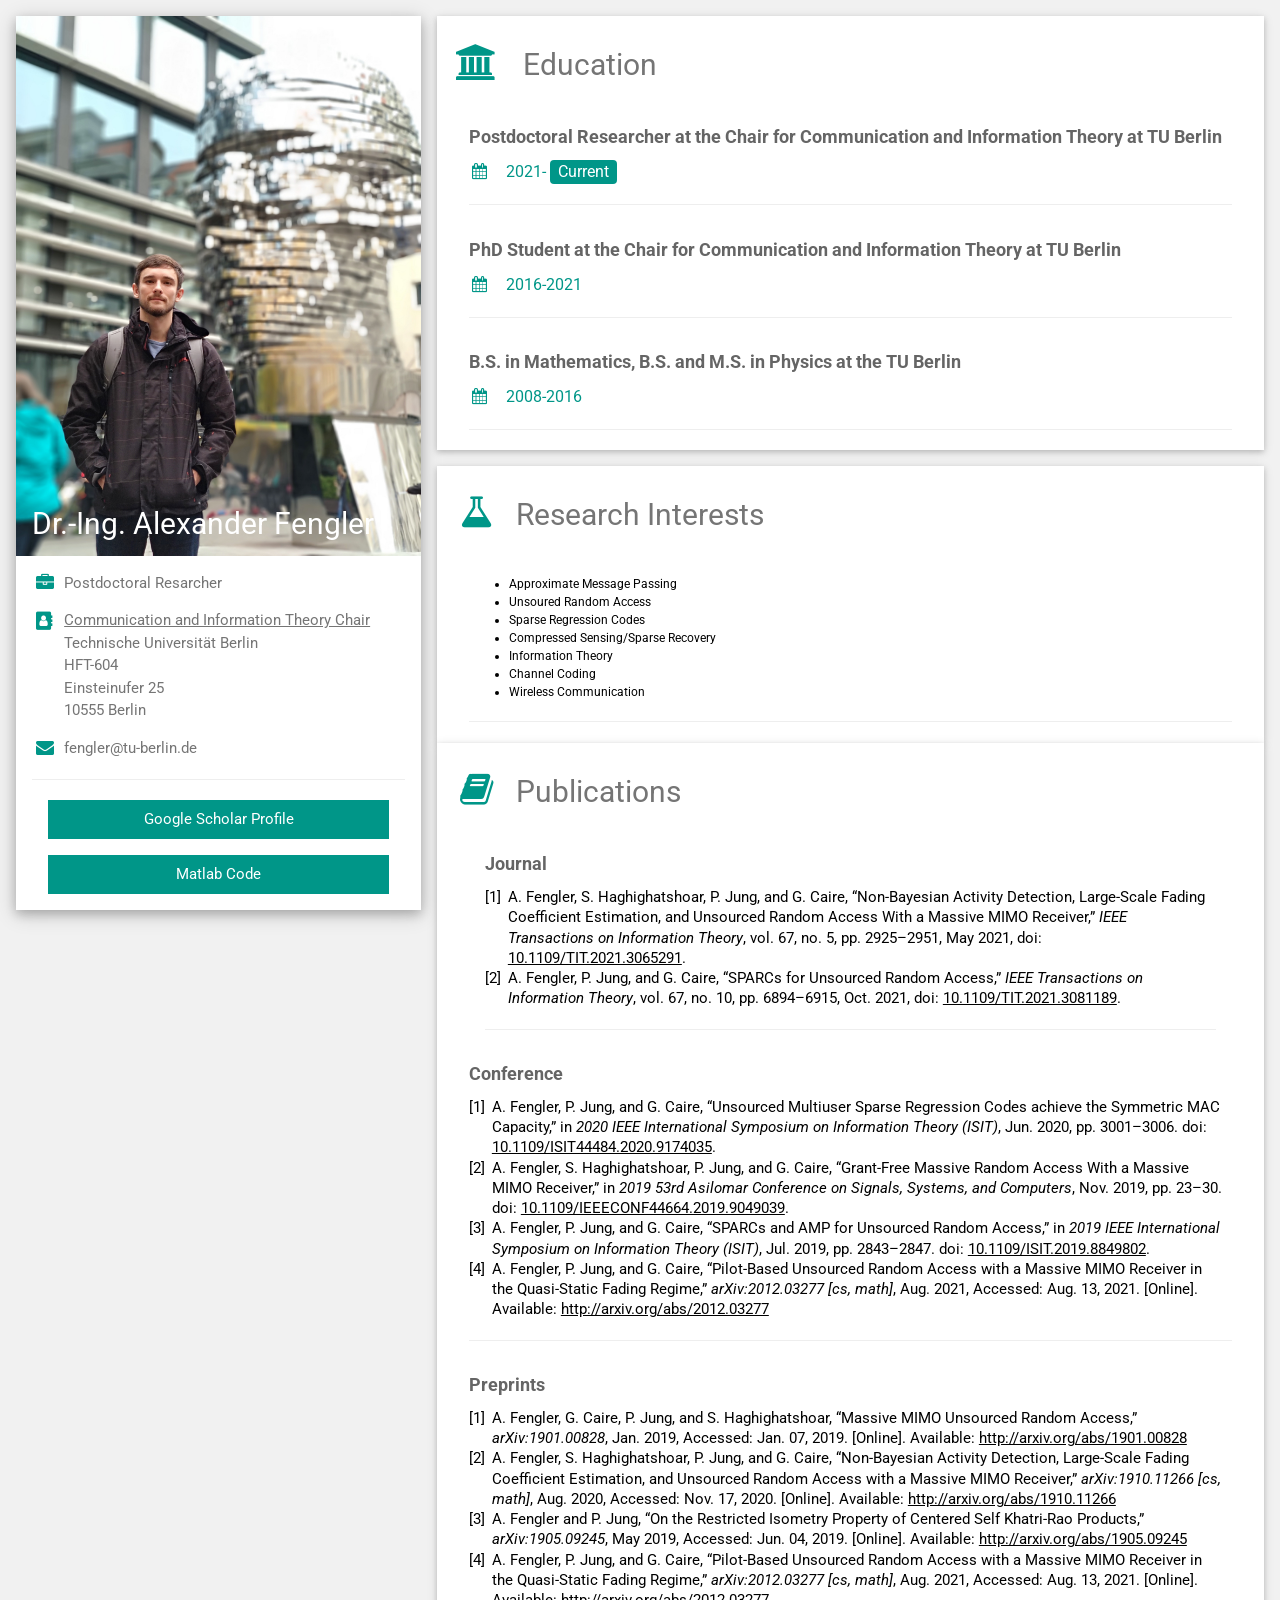
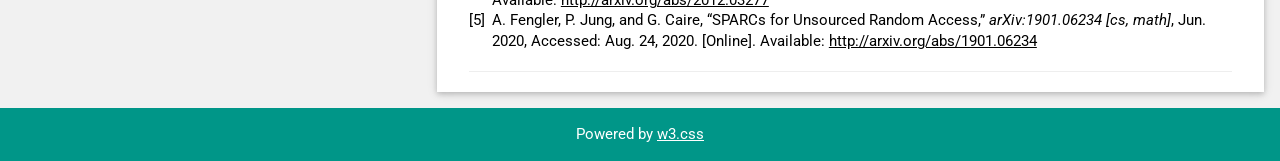
==== index.html @ eb03b04a "Rename main.html to index.html" ====
<html>
  <title>Alexander Fengler - Technische Universität Berlin</title>
  <!DOCTYPE html>
  <meta charset="UTF-8">
  <meta name="viewport" content="width=device-width, initial-scale=1">
  <link rel="stylesheet" href="https://www.w3schools.com/w3css/4/w3.css">
  <link rel='stylesheet' href='https://fonts.googleapis.com/css?family=Roboto'>
  <link rel="stylesheet" href="https://cdnjs.cloudflare.com/ajax/libs/font-awesome/4.7.0/css/font-awesome.min.css">
  <style>
html,body,h1,h2,h3,h4,h5,h6 {font-family: "Roboto", sans-serif}
  </style>
  <body class="w3-light-grey">

    <!-- Page Container -->
    <div class="w3-content w3-margin-top" style="max-width:1400px;">

      <!-- The Grid -->
      <div class="w3-row-padding">

        <!-- Left Column -->
        <div class="w3-third">

          <div class="w3-white w3-text-grey w3-card-4">
            <div class="w3-display-container">
              <img src="me.jpg" alt="Avatar" class="w3-image">
              <div class="w3-display-bottomleft w3-container w3-text-white">
                <h2>Dr.-Ing. Alexander Fengler</h2>
              </div>
            </div>
            <div class="w3-container">
              <ul class="fa-ul">
                <li><i class="fa-li fa fa-briefcase fa-fw w3-margin-right w3-large w3-text-teal"></i>
                  <p>Postdoctoral Resarcher<br>
                  </p>
                </li>
                <li><i class="fa-li fa fa-address-book fa-fw w3-margin-right w3-large w3-text-teal"></i>
                  <p>
                  <a href="https://www.commit.tu-berlin.de/menue/aktuelles/">Communication and Information Theory Chair</a><br>
                    Technische Universität Berlin<br>
                  HFT-604<br>
                  Einsteinufer 25<br> 10555 Berlin<br>
                  </p>
                </li>
                <li><i class="fa-li fa fa-envelope fa-fw w3-margin-right w3-large w3-text-teal"></i>
                  <p>fengler@tu-berlin.de
                  </p>
                </li>
              </ul>
              <hr>
            <div class="w3-container w3-center w3-margin-bottom">
              <a href="https://scholar.google.de/citations?user=Q9QhDg0AAAAJ&hl=de&oi=ao" class="w3-btn w3-teal w3-block">Google Scholar Profile</a>
            </div>
            <div class="w3-container w3-center w3-margin-bottom">
              <a href="https://gitlab.tubit.tu-berlin.de/users/a.fengler/projects" class="w3-btn w3-teal w3-block">Matlab Code</a>
            </div>

            </div>
          </div><br>

          <!-- End Left Column -->
        </div>

        <!-- Right Column -->
        <div class="w3-twothird">

          <div class="w3-container w3-card w3-white w3-margin-bottom">
            <h2 class="w3-text-grey w3-padding-16">
              <i class="fa fa-university fa-fw w3-margin-right w3-xxlarge w3-text-teal"></i>
              Education</h2>
            <div class="w3-container">
              <h5 class="w3-opacity"><b>Postdoctoral Researcher at the Chair for Communication and Information Theory at TU Berlin</b></h5>
              <h6 class="w3-text-teal"><i class="fa fa-calendar fa-fw w3-margin-right"></i>2021-
                <span class="w3-tag w3-teal w3-round">Current</span></h6>
              <hr>
            </div>
            <div class="w3-container">
              <h5 class="w3-opacity"><b>PhD Student at the Chair for Communication and Information Theory at TU Berlin</b></h5>
              <h6 class="w3-text-teal"><i class="fa fa-calendar fa-fw w3-margin-right"></i>2016-2021
                </h6>
              <hr>
            </div>
            <div class="w3-container">
              <h5 class="w3-opacity"><b>B.S. in Mathematics, B.S. and M.S. in Physics at the TU Berlin</b></h5>
              <h6 class="w3-text-teal"><i class="fa fa-calendar fa-fw w3-margin-right"></i>2008-2016
              </h6>
              <hr>
            </div>
          </div>

          <div class="w3-container w3-card w3-white">
            <h2 class="w3-text-grey w3-padding-16"><i class="fa fa-flask fa-fw w3-margin-right w3-xxlarge w3-text-teal"></i>Research Interests</h2>
            <div class="w3-container">
              <ul class="w3-small">
                <li>Approximate Message Passing</li>
                <li>Unsoured Random Access</li>
                <li>Sparse Regression Codes</li>
                <li>Compressed Sensing/Sparse Recovery</li>
                <li>Information Theory</li>
                <li>Channel Coding</li>
                <li>Wireless Communication</li>
              </ul>
              <hr>
            </div>
          </div>
          <div class="w3-container w3-card w3-white">
            <h2 class="w3-text-grey w3-padding-16"><i class="fa fa-book fa-fw w3-margin-right w3-xxlarge w3-text-teal"></i>Publications</h2>
            <div class="w3-container">
            <div class="w3-container">
              <h5 class="w3-opacity"><b>Journal</b></h5>
              <div class="csl-bib-body" style="line-height: 1.35; ">
                <div class="csl-entry" style="clear: left; ">
                  <div class="csl-left-margin" style="float: left; padding-right: 0.5em;text-align: right; width: 1em;">[1]</div><div class="csl-right-inline" style="margin: 0 .4em 0 1.5em;">A. Fengler, S. Haghighatshoar, P. Jung, and G. Caire, “Non-Bayesian Activity Detection, Large-Scale Fading Coefficient Estimation, and Unsourced Random Access With a Massive MIMO Receiver,” <i>IEEE Transactions on Information Theory</i>, vol. 67, no. 5, pp. 2925–2951, May 2021, doi: <a href="https://doi.org/10.1109/TIT.2021.3065291">10.1109/TIT.2021.3065291</a>.</div>
                </div>
                <span class="Z3988" title="url_ver=Z39.88-2004&amp;ctx_ver=Z39.88-2004&amp;rfr_id=info%3Asid%2Fzotero.org%3A2&amp;rft_id=info%3Adoi%2F10.1109%2FTIT.2021.3065291&amp;rft_val_fmt=info%3Aofi%2Ffmt%3Akev%3Amtx%3Ajournal&amp;rft.genre=article&amp;rft.atitle=Non-Bayesian%20Activity%20Detection%2C%20Large-Scale%20Fading%20Coefficient%20Estimation%2C%20and%20Unsourced%20Random%20Access%20With%20a%20Massive%20MIMO%20Receiver&amp;rft.jtitle=IEEE%20Transactions%20on%20Information%20Theory&amp;rft.volume=67&amp;rft.issue=5&amp;rft.aufirst=Alexander&amp;rft.aulast=Fengler&amp;rft.au=Alexander%20Fengler&amp;rft.au=Saeid%20Haghighatshoar&amp;rft.au=Peter%20Jung&amp;rft.au=Giuseppe%20Caire&amp;rft.date=2021-05&amp;rft.pages=2925-2951&amp;rft.spage=2925&amp;rft.epage=2951&amp;rft.issn=1557-9654"></span>
                <div class="csl-entry" style="clear: left; ">
                  <div class="csl-left-margin" style="float: left; padding-right: 0.5em;text-align: right; width: 1em;">[2]</div><div class="csl-right-inline" style="margin: 0 .4em 0 1.5em;">A. Fengler, P. Jung, and G. Caire, “SPARCs for Unsourced Random Access,” <i>IEEE Transactions on Information Theory</i>, vol. 67, no. 10, pp. 6894–6915, Oct. 2021, doi: <a href="https://doi.org/10.1109/TIT.2021.3081189">10.1109/TIT.2021.3081189</a>.</div>
                </div>
                <span class="Z3988" title="url_ver=Z39.88-2004&amp;ctx_ver=Z39.88-2004&amp;rfr_id=info%3Asid%2Fzotero.org%3A2&amp;rft_id=info%3Adoi%2F10.1109%2FTIT.2021.3081189&amp;rft_val_fmt=info%3Aofi%2Ffmt%3Akev%3Amtx%3Ajournal&amp;rft.genre=article&amp;rft.atitle=SPARCs%20for%20Unsourced%20Random%20Access&amp;rft.jtitle=IEEE%20Transactions%20on%20Information%20Theory&amp;rft.volume=67&amp;rft.issue=10&amp;rft.aufirst=Alexander&amp;rft.aulast=Fengler&amp;rft.au=Alexander%20Fengler&amp;rft.au=Peter%20Jung&amp;rft.au=Giuseppe%20Caire&amp;rft.date=2021-10&amp;rft.pages=6894-6915&amp;rft.spage=6894&amp;rft.epage=6915&amp;rft.issn=1557-9654"></span>
              </div>
              <hr>
            </div>
              <h5 class="w3-opacity"><b>Conference</b></h5>
              <div class="csl-bib-body" style="line-height: 1.35; ">
                <div class="csl-entry" style="clear: left; ">
                  <div class="csl-left-margin" style="float: left; padding-right: 0.5em;text-align: right; width: 1em;">[1]</div><div class="csl-right-inline" style="margin: 0 .4em 0 1.5em;">A. Fengler, P. Jung, and G. Caire, “Unsourced Multiuser Sparse Regression Codes achieve the Symmetric MAC Capacity,” in <i>2020 IEEE International Symposium on Information Theory (ISIT)</i>, Jun. 2020, pp. 3001–3006. doi: <a href="https://doi.org/10.1109/ISIT44484.2020.9174035">10.1109/ISIT44484.2020.9174035</a>.</div>
                </div>
                <span class="Z3988" title="url_ver=Z39.88-2004&amp;ctx_ver=Z39.88-2004&amp;rfr_id=info%3Asid%2Fzotero.org%3A2&amp;rft_id=info%3Adoi%2F10.1109%2FISIT44484.2020.9174035&amp;rft_val_fmt=info%3Aofi%2Ffmt%3Akev%3Amtx%3Abook&amp;rft.genre=proceeding&amp;rft.atitle=Unsourced%20Multiuser%20Sparse%20Regression%20Codes%20achieve%20the%20Symmetric%20MAC%20Capacity&amp;rft.btitle=2020%20IEEE%20International%20Symposium%20on%20Information%20Theory%20(ISIT)&amp;rft.aufirst=Alexander&amp;rft.aulast=Fengler&amp;rft.au=Alexander%20Fengler&amp;rft.au=Peter%20Jung&amp;rft.au=Giuseppe%20Caire&amp;rft.date=2020-06&amp;rft.pages=3001-3006&amp;rft.spage=3001&amp;rft.epage=3006"></span>
                <div class="csl-entry" style="clear: left; ">
                  <div class="csl-left-margin" style="float: left; padding-right: 0.5em;text-align: right; width: 1em;">[2]</div><div class="csl-right-inline" style="margin: 0 .4em 0 1.5em;">A. Fengler, S. Haghighatshoar, P. Jung, and G. Caire, “Grant-Free Massive Random Access With a Massive MIMO Receiver,” in <i>2019 53rd Asilomar Conference on Signals, Systems, and Computers</i>, Nov. 2019, pp. 23–30. doi: <a href="https://doi.org/10.1109/IEEECONF44664.2019.9049039">10.1109/IEEECONF44664.2019.9049039</a>.</div>
                </div>
                <span class="Z3988" title="url_ver=Z39.88-2004&amp;ctx_ver=Z39.88-2004&amp;rfr_id=info%3Asid%2Fzotero.org%3A2&amp;rft_id=info%3Adoi%2F10.1109%2FIEEECONF44664.2019.9049039&amp;rft_val_fmt=info%3Aofi%2Ffmt%3Akev%3Amtx%3Abook&amp;rft.genre=proceeding&amp;rft.atitle=Grant-Free%20Massive%20Random%20Access%20With%20a%20Massive%20MIMO%20Receiver&amp;rft.btitle=2019%2053rd%20Asilomar%20Conference%20on%20Signals%2C%20Systems%2C%20and%20Computers&amp;rft.aufirst=A.&amp;rft.aulast=Fengler&amp;rft.au=A.%20Fengler&amp;rft.au=S.%20Haghighatshoar&amp;rft.au=P.%20Jung&amp;rft.au=G.%20Caire&amp;rft.date=2019-11&amp;rft.pages=23-30&amp;rft.spage=23&amp;rft.epage=30"></span>
                <div class="csl-entry" style="clear: left; ">
                  <div class="csl-left-margin" style="float: left; padding-right: 0.5em;text-align: right; width: 1em;">[3]</div><div class="csl-right-inline" style="margin: 0 .4em 0 1.5em;">A. Fengler, P. Jung, and G. Caire, “SPARCs and AMP for Unsourced Random Access,” in <i>2019 IEEE International Symposium on Information Theory (ISIT)</i>, Jul. 2019, pp. 2843–2847. doi: <a href="https://doi.org/10.1109/ISIT.2019.8849802">10.1109/ISIT.2019.8849802</a>.</div>
                </div>
                <span class="Z3988" title="url_ver=Z39.88-2004&amp;ctx_ver=Z39.88-2004&amp;rfr_id=info%3Asid%2Fzotero.org%3A2&amp;rft_id=info%3Adoi%2F10.1109%2FISIT.2019.8849802&amp;rft_val_fmt=info%3Aofi%2Ffmt%3Akev%3Amtx%3Abook&amp;rft.genre=proceeding&amp;rft.atitle=SPARCs%20and%20AMP%20for%20Unsourced%20Random%20Access&amp;rft.btitle=2019%20IEEE%20International%20Symposium%20on%20Information%20Theory%20(ISIT)&amp;rft.aufirst=A.&amp;rft.aulast=Fengler&amp;rft.au=A.%20Fengler&amp;rft.au=P.%20Jung&amp;rft.au=G.%20Caire&amp;rft.date=2019-07&amp;rft.pages=2843-2847&amp;rft.spage=2843&amp;rft.epage=2847"></span>
                <div class="csl-entry" style="clear: left; ">
                  <div class="csl-left-margin" style="float: left; padding-right: 0.5em;text-align: right; width: 1em;">[4]</div><div class="csl-right-inline" style="margin: 0 .4em 0 1.5em;">A. Fengler, P. Jung, and G. Caire, “Pilot-Based Unsourced Random Access with a Massive MIMO Receiver in the Quasi-Static Fading Regime,” <i>arXiv:2012.03277 [cs, math]</i>, Aug. 2021, Accessed: Aug. 13, 2021. [Online]. Available: <a href="http://arxiv.org/abs/2012.03277">http://arxiv.org/abs/2012.03277</a></div>
                </div>
                <span class="Z3988" title="url_ver=Z39.88-2004&amp;ctx_ver=Z39.88-2004&amp;rfr_id=info%3Asid%2Fzotero.org%3A2&amp;rft_val_fmt=info%3Aofi%2Ffmt%3Akev%3Amtx%3Ajournal&amp;rft.genre=article&amp;rft.atitle=Pilot-Based%20Unsourced%20Random%20Access%20with%20a%20Massive%20MIMO%20Receiver%20in%20the%20Quasi-Static%20Fading%20Regime&amp;rft.jtitle=arXiv%3A2012.03277%20%5Bcs%2C%20math%5D&amp;rft.aufirst=Alexander&amp;rft.aulast=Fengler&amp;rft.au=Alexander%20Fengler&amp;rft.au=Peter%20Jung&amp;rft.au=Giuseppe%20Caire&amp;rft.date=2021-08-10"></span>
              </div>
              <hr>
            </div>
            <div class="w3-container">
              <h5 class="w3-opacity"><b>Preprints</b></h5>
              <div class="csl-bib-body" style="line-height: 1.35; ">
                <div class="csl-entry" style="clear: left; ">
                  <div class="csl-left-margin" style="float: left; padding-right: 0.5em;text-align: right; width: 1em;">[1]</div><div class="csl-right-inline" style="margin: 0 .4em 0 1.5em;">A. Fengler, G. Caire, P. Jung, and S. Haghighatshoar, “Massive MIMO Unsourced Random Access,” <i>arXiv:1901.00828</i>, Jan. 2019, Accessed: Jan. 07, 2019. [Online]. Available: <a href="http://arxiv.org/abs/1901.00828">http://arxiv.org/abs/1901.00828</a></div>
                </div>
                <span class="Z3988" title="url_ver=Z39.88-2004&amp;ctx_ver=Z39.88-2004&amp;rfr_id=info%3Asid%2Fzotero.org%3A2&amp;rft_val_fmt=info%3Aofi%2Ffmt%3Akev%3Amtx%3Ajournal&amp;rft.genre=article&amp;rft.atitle=Massive%20MIMO%20Unsourced%20Random%20Access&amp;rft.jtitle=arXiv%3A1901.00828&amp;rft.aufirst=Alexander&amp;rft.aulast=Fengler&amp;rft.au=Alexander%20Fengler&amp;rft.au=Giuseppe%20Caire&amp;rft.au=Peter%20Jung&amp;rft.au=Saeid%20Haghighatshoar&amp;rft.date=2019-01-03"></span>
                <div class="csl-entry" style="clear: left; ">
                  <div class="csl-left-margin" style="float: left; padding-right: 0.5em;text-align: right; width: 1em;">[2]</div><div class="csl-right-inline" style="margin: 0 .4em 0 1.5em;">A. Fengler, S. Haghighatshoar, P. Jung, and G. Caire, “Non-Bayesian Activity Detection, Large-Scale Fading Coefficient Estimation, and Unsourced Random Access with a Massive MIMO Receiver,” <i>arXiv:1910.11266 [cs, math]</i>, Aug. 2020, Accessed: Nov. 17, 2020. [Online]. Available: <a href="http://arxiv.org/abs/1910.11266">http://arxiv.org/abs/1910.11266</a></div>
                </div>
                <span class="Z3988" title="url_ver=Z39.88-2004&amp;ctx_ver=Z39.88-2004&amp;rfr_id=info%3Asid%2Fzotero.org%3A2&amp;rft_val_fmt=info%3Aofi%2Ffmt%3Akev%3Amtx%3Ajournal&amp;rft.genre=article&amp;rft.atitle=Non-Bayesian%20Activity%20Detection%2C%20Large-Scale%20Fading%20Coefficient%20Estimation%2C%20and%20Unsourced%20Random%20Access%20with%20a%20Massive%20MIMO%20Receiver&amp;rft.jtitle=arXiv%3A1910.11266%20%5Bcs%2C%20math%5D&amp;rft.aufirst=Alexander&amp;rft.aulast=Fengler&amp;rft.au=Alexander%20Fengler&amp;rft.au=Saeid%20Haghighatshoar&amp;rft.au=Peter%20Jung&amp;rft.au=Giuseppe%20Caire&amp;rft.date=2020-08-13"></span>
                <div class="csl-entry" style="clear: left; ">
                  <div class="csl-left-margin" style="float: left; padding-right: 0.5em;text-align: right; width: 1em;">[3]</div><div class="csl-right-inline" style="margin: 0 .4em 0 1.5em;">A. Fengler and P. Jung, “On the Restricted Isometry Property of Centered Self Khatri-Rao Products,” <i>arXiv:1905.09245</i>, May 2019, Accessed: Jun. 04, 2019. [Online]. Available: <a href="http://arxiv.org/abs/1905.09245">http://arxiv.org/abs/1905.09245</a></div>
                </div>
                <span class="Z3988" title="url_ver=Z39.88-2004&amp;ctx_ver=Z39.88-2004&amp;rfr_id=info%3Asid%2Fzotero.org%3A2&amp;rft_val_fmt=info%3Aofi%2Ffmt%3Akev%3Amtx%3Ajournal&amp;rft.genre=article&amp;rft.atitle=On%20the%20Restricted%20Isometry%20Property%20of%20Centered%20Self%20Khatri-Rao%20Products&amp;rft.jtitle=arXiv%3A1905.09245&amp;rft.aufirst=Alexander&amp;rft.aulast=Fengler&amp;rft.au=Alexander%20Fengler&amp;rft.au=Peter%20Jung&amp;rft.date=2019-05-22"></span>
                <div class="csl-entry" style="clear: left; ">
                  <div class="csl-left-margin" style="float: left; padding-right: 0.5em;text-align: right; width: 1em;">[4]</div><div class="csl-right-inline" style="margin: 0 .4em 0 1.5em;">A. Fengler, P. Jung, and G. Caire, “Pilot-Based Unsourced Random Access with a Massive MIMO Receiver in the Quasi-Static Fading Regime,” <i>arXiv:2012.03277 [cs, math]</i>, Aug. 2021, Accessed: Aug. 13, 2021. [Online]. Available: <a href="http://arxiv.org/abs/2012.03277">http://arxiv.org/abs/2012.03277</a></div>
                </div>
                <span class="Z3988" title="url_ver=Z39.88-2004&amp;ctx_ver=Z39.88-2004&amp;rfr_id=info%3Asid%2Fzotero.org%3A2&amp;rft_val_fmt=info%3Aofi%2Ffmt%3Akev%3Amtx%3Ajournal&amp;rft.genre=article&amp;rft.atitle=Pilot-Based%20Unsourced%20Random%20Access%20with%20a%20Massive%20MIMO%20Receiver%20in%20the%20Quasi-Static%20Fading%20Regime&amp;rft.jtitle=arXiv%3A2012.03277%20%5Bcs%2C%20math%5D&amp;rft.aufirst=Alexander&amp;rft.aulast=Fengler&amp;rft.au=Alexander%20Fengler&amp;rft.au=Peter%20Jung&amp;rft.au=Giuseppe%20Caire&amp;rft.date=2021-08-10"></span>
                <div class="csl-entry" style="clear: left; ">
                  <div class="csl-left-margin" style="float: left; padding-right: 0.5em;text-align: right; width: 1em;">[5]</div><div class="csl-right-inline" style="margin: 0 .4em 0 1.5em;">A. Fengler, P. Jung, and G. Caire, “SPARCs for Unsourced Random Access,” <i>arXiv:1901.06234 [cs, math]</i>, Jun. 2020, Accessed: Aug. 24, 2020. [Online]. Available: <a href="http://arxiv.org/abs/1901.06234">http://arxiv.org/abs/1901.06234</a></div>
                </div>
                <span class="Z3988" title="url_ver=Z39.88-2004&amp;ctx_ver=Z39.88-2004&amp;rfr_id=info%3Asid%2Fzotero.org%3A2&amp;rft_val_fmt=info%3Aofi%2Ffmt%3Akev%3Amtx%3Ajournal&amp;rft.genre=article&amp;rft.atitle=SPARCs%20for%20Unsourced%20Random%20Access&amp;rft.jtitle=arXiv%3A1901.06234%20%5Bcs%2C%20math%5D&amp;rft.aufirst=Alexander&amp;rft.aulast=Fengler&amp;rft.au=Alexander%20Fengler&amp;rft.au=Peter%20Jung&amp;rft.au=Giuseppe%20Caire&amp;rft.date=2020-06-24"></span>
              </div>
              <hr>
            </div>
          </div>

          <!-- End Right Column -->
        </div>

        <!-- End Grid -->
      </div>

      <!-- End Page Container -->
    </div>

    <footer class="w3-container w3-teal w3-center w3-margin-top">
      <p>Powered by <a href="https://www.w3schools.com/w3css/default.asp" target="_blank">w3.css</a></p>
    </footer>

  </body>
</html>
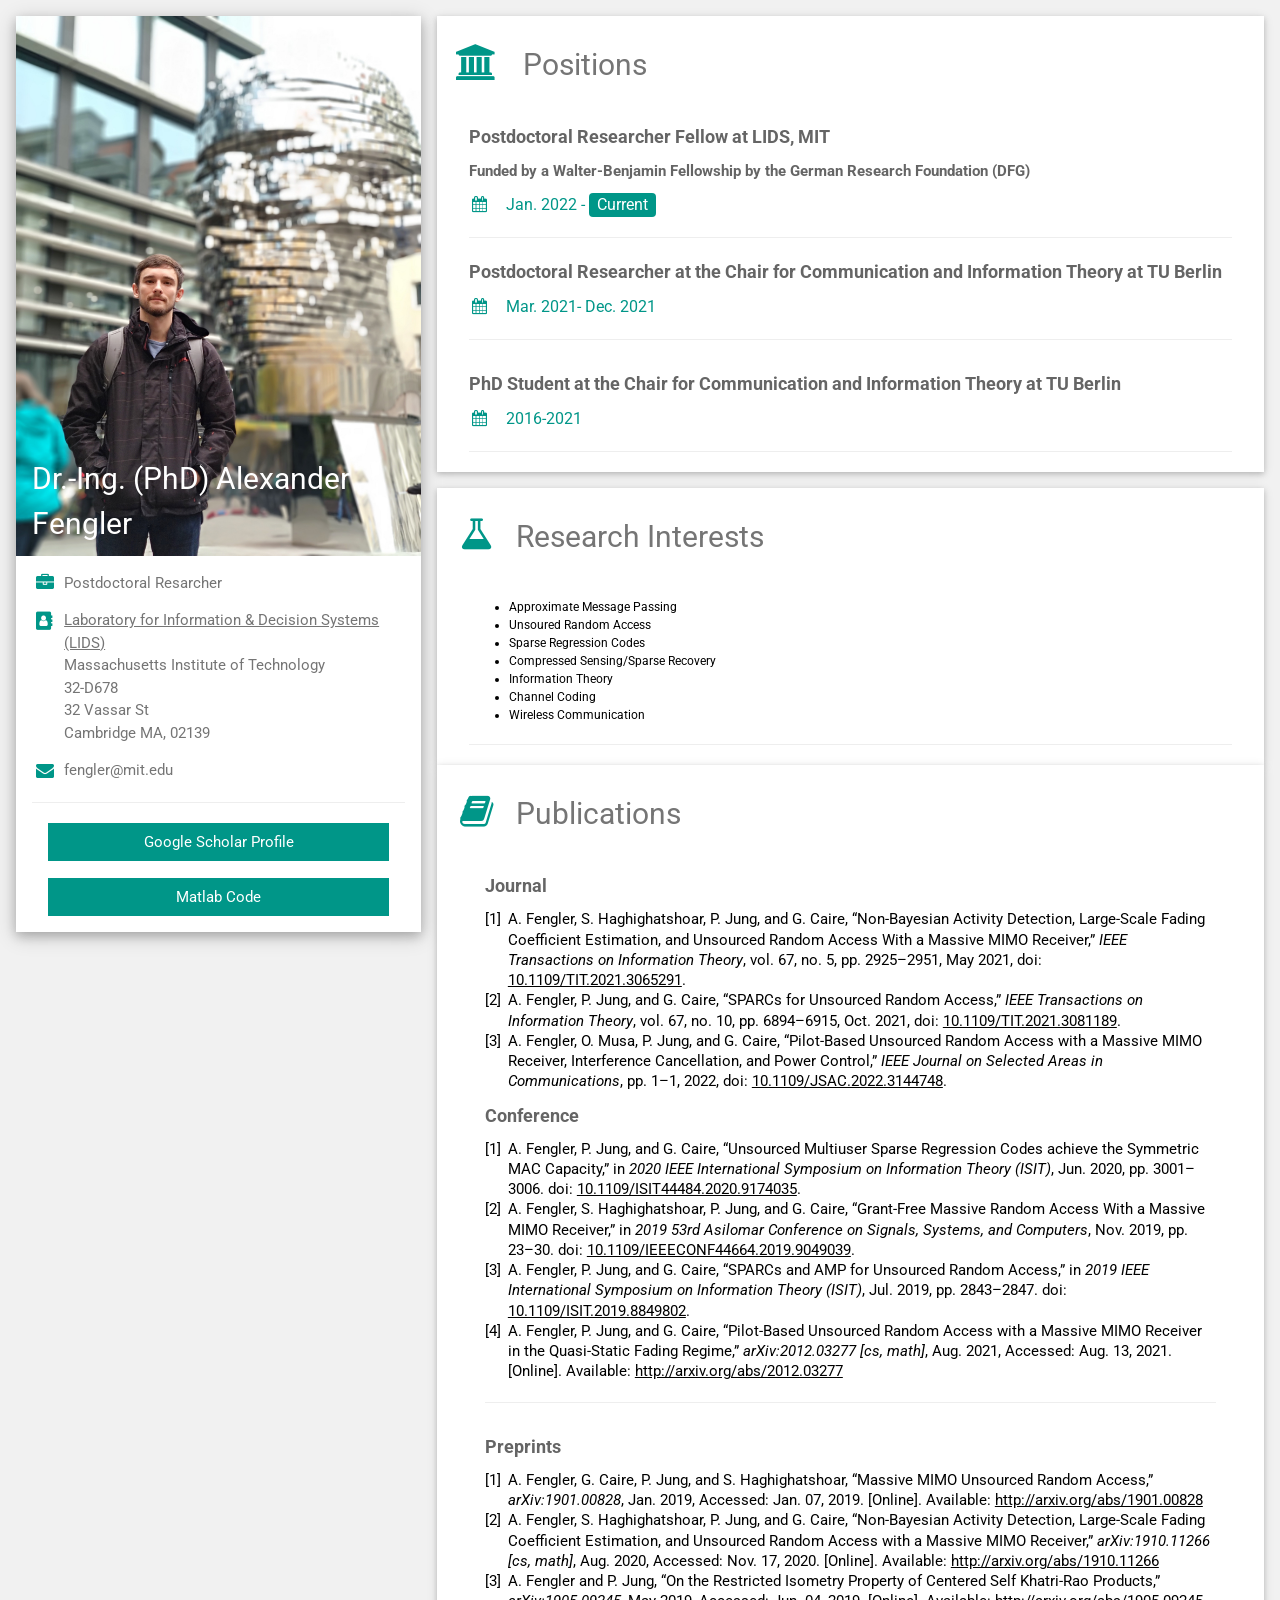
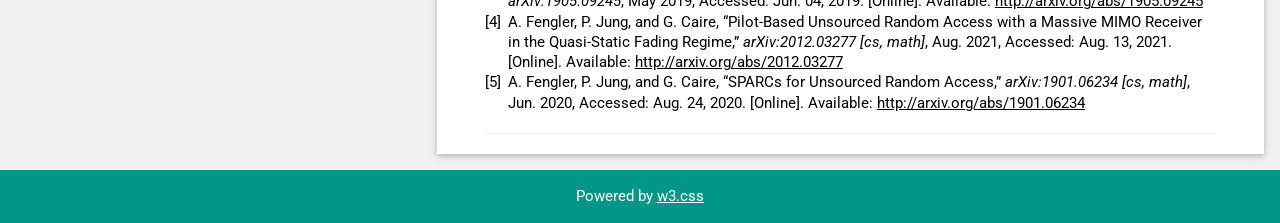
==== commit a26d2bd6: "Merge branch 'main' of github.com:AlexFengler/AlexFengler.github.io" ====
--- a/index.html
+++ b/index.html
@@ -1,5 +1,5 @@
 <html>
-  <title>Alexander Fengler - Technische Universität Berlin</title>
+  <title>Alexander Fengler - MIT</title>
   <!DOCTYPE html>
   <meta charset="UTF-8">
   <meta name="viewport" content="width=device-width, initial-scale=1">
@@ -24,7 +24,7 @@
             <div class="w3-display-container">
               <img src="me.jpg" alt="Avatar" class="w3-image">
               <div class="w3-display-bottomleft w3-container w3-text-white">
-                <h2>Dr.-Ing. Alexander Fengler</h2>
+                <h2>Dr.-Ing. (PhD) Alexander Fengler</h2>
               </div>
             </div>
             <div class="w3-container">
@@ -35,14 +35,14 @@
                 </li>
                 <li><i class="fa-li fa fa-address-book fa-fw w3-margin-right w3-large w3-text-teal"></i>
                   <p>
-                  <a href="https://www.commit.tu-berlin.de/menue/aktuelles/">Communication and Information Theory Chair</a><br>
-                    Technische Universität Berlin<br>
-                  HFT-604<br>
-                  Einsteinufer 25<br> 10555 Berlin<br>
+                  <a href="https://lids.mit.edu/">Laboratory for Information & Decision Systems (LIDS)</a><br>
+                    Massachusetts Institute of Technology<br>
+                  32-D678<br>
+                  32 Vassar St<br> Cambridge MA, 02139<br>
                   </p>
                 </li>
                 <li><i class="fa-li fa fa-envelope fa-fw w3-margin-right w3-large w3-text-teal"></i>
-                  <p>fengler@tu-berlin.de
+                  <p>fengler@mit.edu
                   </p>
                 </li>
               </ul>
@@ -51,7 +51,7 @@
               <a href="https://scholar.google.de/citations?user=Q9QhDg0AAAAJ&hl=de&oi=ao" class="w3-btn w3-teal w3-block">Google Scholar Profile</a>
             </div>
             <div class="w3-container w3-center w3-margin-bottom">
-              <a href="https://gitlab.tubit.tu-berlin.de/users/a.fengler/projects" class="w3-btn w3-teal w3-block">Matlab Code</a>
+              <a href="https://github.com/AlexFengler" class="w3-btn w3-teal w3-block">Matlab Code</a>
             </div>
 
             </div>
@@ -66,23 +66,21 @@
           <div class="w3-container w3-card w3-white w3-margin-bottom">
             <h2 class="w3-text-grey w3-padding-16">
               <i class="fa fa-university fa-fw w3-margin-right w3-xxlarge w3-text-teal"></i>
-              Education</h2>
+              Positions</h2>
             <div class="w3-container">
+              <h5 class="w3-opacity"><b>Postdoctoral Researcher Fellow at LIDS, MIT</b></h5>
+              <h7 class="w3-opacity"><b>Funded by a Walter-Benjamin Fellowship by the German Research Foundation (DFG)</b></h7>
+              <h6 class="w3-text-teal"><i class="fa fa-calendar fa-fw w3-margin-right"></i>Jan. 2022 -
+                <span class="w3-tag w3-teal w3-round">Current</span></h6>
+              <hr>
               <h5 class="w3-opacity"><b>Postdoctoral Researcher at the Chair for Communication and Information Theory at TU Berlin</b></h5>
-              <h6 class="w3-text-teal"><i class="fa fa-calendar fa-fw w3-margin-right"></i>2021-
-                <span class="w3-tag w3-teal w3-round">Current</span></h6>
+              <h6 class="w3-text-teal"><i class="fa fa-calendar fa-fw w3-margin-right"></i>Mar. 2021- Dec. 2021
               <hr>
             </div>
             <div class="w3-container">
               <h5 class="w3-opacity"><b>PhD Student at the Chair for Communication and Information Theory at TU Berlin</b></h5>
               <h6 class="w3-text-teal"><i class="fa fa-calendar fa-fw w3-margin-right"></i>2016-2021
                 </h6>
-              <hr>
-            </div>
-            <div class="w3-container">
-              <h5 class="w3-opacity"><b>B.S. in Mathematics, B.S. and M.S. in Physics at the TU Berlin</b></h5>
-              <h6 class="w3-text-teal"><i class="fa fa-calendar fa-fw w3-margin-right"></i>2008-2016
-              </h6>
               <hr>
             </div>
           </div>
@@ -116,9 +114,11 @@
                   <div class="csl-left-margin" style="float: left; padding-right: 0.5em;text-align: right; width: 1em;">[2]</div><div class="csl-right-inline" style="margin: 0 .4em 0 1.5em;">A. Fengler, P. Jung, and G. Caire, “SPARCs for Unsourced Random Access,” <i>IEEE Transactions on Information Theory</i>, vol. 67, no. 10, pp. 6894–6915, Oct. 2021, doi: <a href="https://doi.org/10.1109/TIT.2021.3081189">10.1109/TIT.2021.3081189</a>.</div>
                 </div>
                 <span class="Z3988" title="url_ver=Z39.88-2004&amp;ctx_ver=Z39.88-2004&amp;rfr_id=info%3Asid%2Fzotero.org%3A2&amp;rft_id=info%3Adoi%2F10.1109%2FTIT.2021.3081189&amp;rft_val_fmt=info%3Aofi%2Ffmt%3Akev%3Amtx%3Ajournal&amp;rft.genre=article&amp;rft.atitle=SPARCs%20for%20Unsourced%20Random%20Access&amp;rft.jtitle=IEEE%20Transactions%20on%20Information%20Theory&amp;rft.volume=67&amp;rft.issue=10&amp;rft.aufirst=Alexander&amp;rft.aulast=Fengler&amp;rft.au=Alexander%20Fengler&amp;rft.au=Peter%20Jung&amp;rft.au=Giuseppe%20Caire&amp;rft.date=2021-10&amp;rft.pages=6894-6915&amp;rft.spage=6894&amp;rft.epage=6915&amp;rft.issn=1557-9654"></span>
+                <div class="csl-entry" style="clear: left; ">
+                  <div class="csl-left-margin" style="float: left; padding-right: 0.5em;text-align: right; width: 1em;">[3]</div><div class="csl-right-inline" style="margin: 0 .4em 0 1.5em;">A. Fengler, O. Musa, P. Jung, and G. Caire, “Pilot-Based Unsourced Random Access with a Massive MIMO Receiver, Interference Cancellation, and Power Control,” <i>IEEE Journal on Selected Areas in Communications</i>, pp. 1–1, 2022, doi: <a href="https://doi.org/10.1109/JSAC.2022.3144748">10.1109/JSAC.2022.3144748</a>.</div>
+                </div>
+                <span class="Z3988" title="url_ver=Z39.88-2004&amp;ctx_ver=Z39.88-2004&amp;rfr_id=info%3Asid%2Fzotero.org%3A2&amp;rft_id=info%3Adoi%2F10.1109%2FJSAC.2022.3144748&amp;rft_val_fmt=info%3Aofi%2Ffmt%3Akev%3Amtx%3Ajournal&amp;rft.genre=article&amp;rft.atitle=Pilot-Based%20Unsourced%20Random%20Access%20with%20a%20Massive%20MIMO%20Receiver%2C%20Interference%20Cancellation%2C%20and%20Power%20Control&amp;rft.jtitle=IEEE%20Journal%20on%20Selected%20Areas%20in%20Communications&amp;rft.aufirst=Alexander&amp;rft.aulast=Fengler&amp;rft.au=Alexander%20Fengler&amp;rft.au=Osman%20Musa&amp;rft.au=Peter%20Jung&amp;rft.au=Giuseppe%20Caire&amp;rft.date=2022&amp;rft.pages=1-1&amp;rft.spage=1&amp;rft.epage=1&amp;rft.issn=1558-0008"></span>
               </div>
-              <hr>
-            </div>
               <h5 class="w3-opacity"><b>Conference</b></h5>
               <div class="csl-bib-body" style="line-height: 1.35; ">
                 <div class="csl-entry" style="clear: left; ">
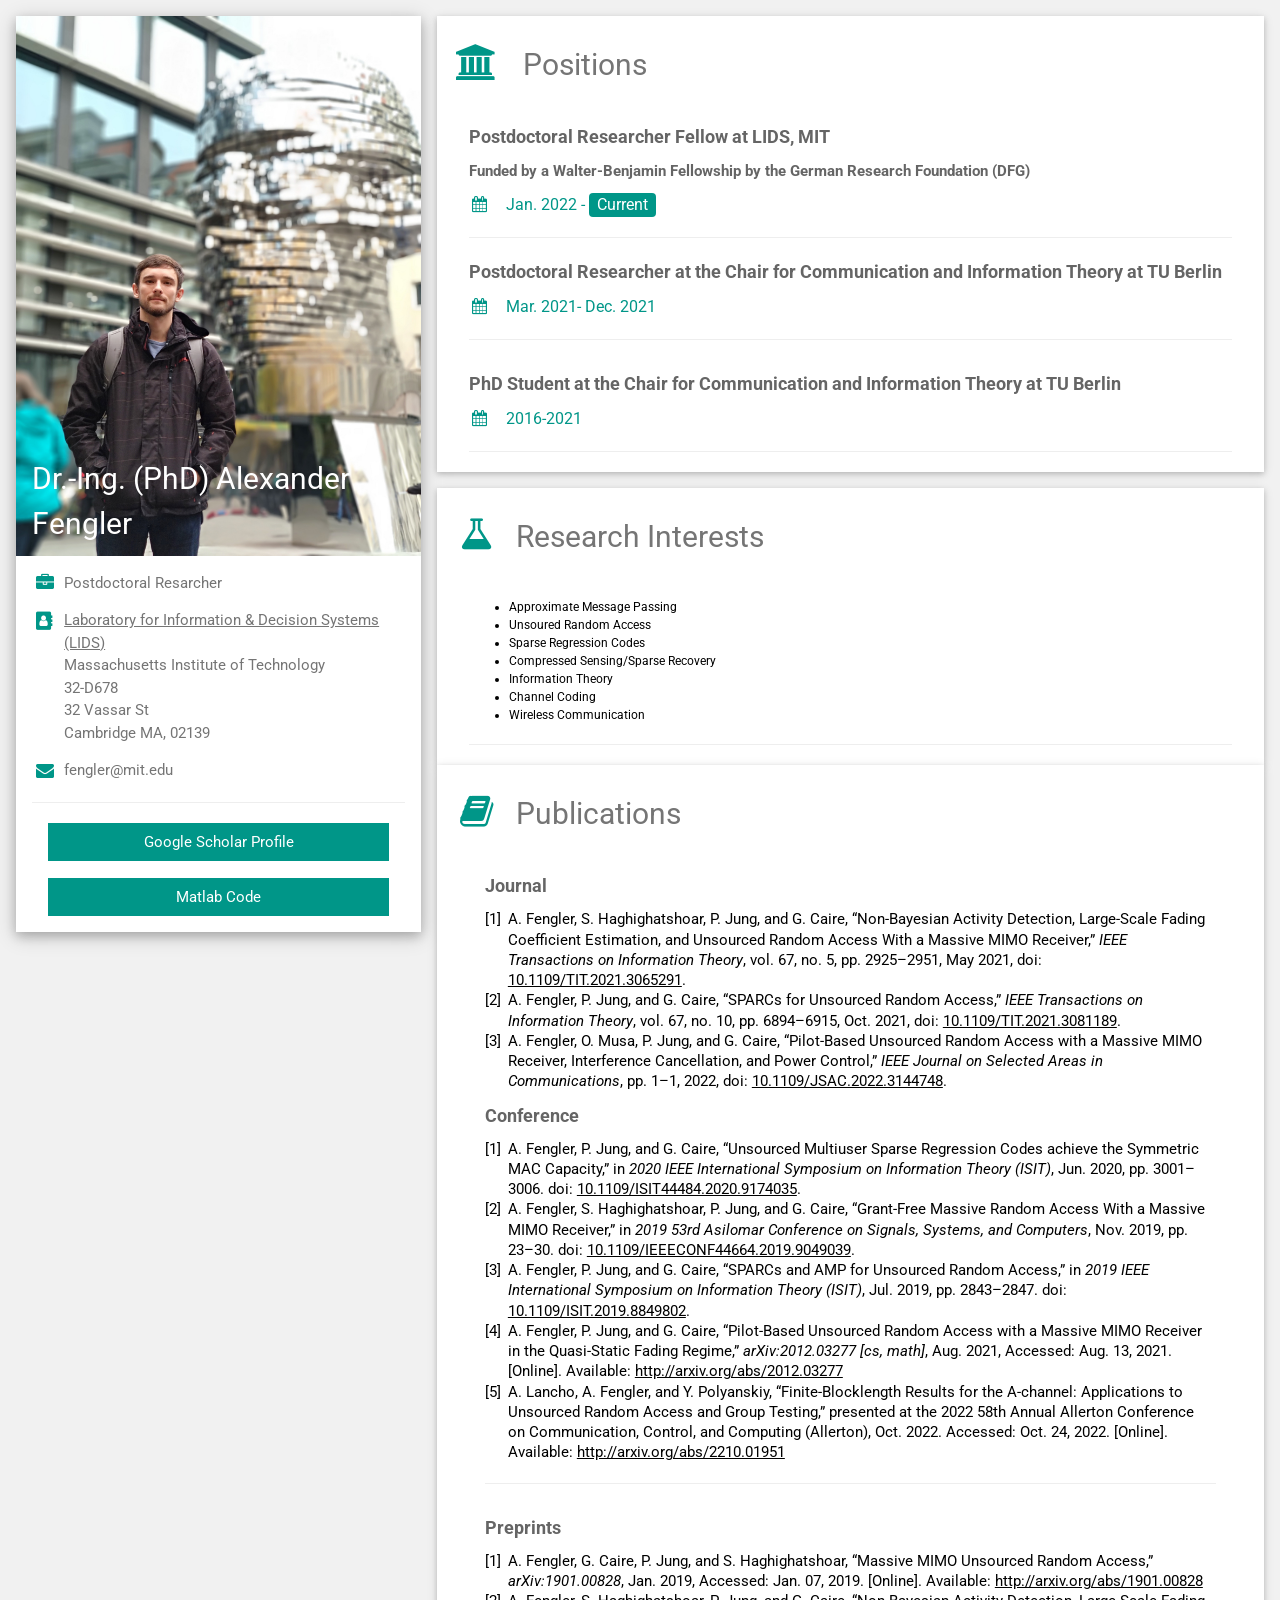
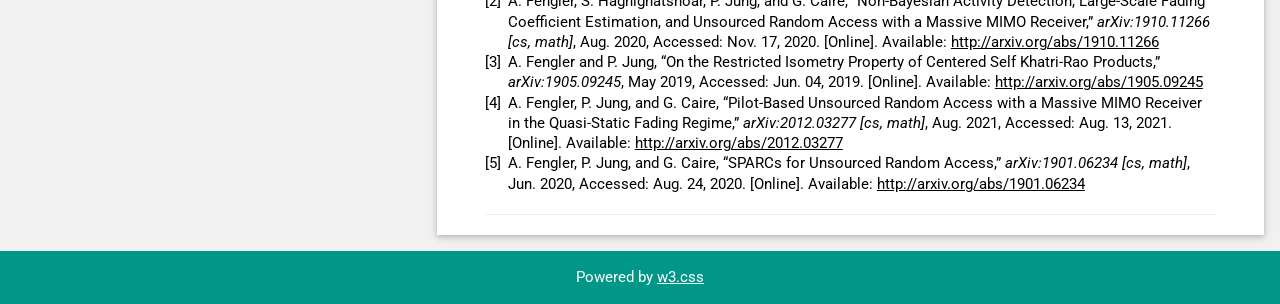
==== commit 51147d19: "new paper" ====
--- a/index.html
+++ b/index.html
@@ -136,6 +136,9 @@
                 <div class="csl-entry" style="clear: left; ">
                   <div class="csl-left-margin" style="float: left; padding-right: 0.5em;text-align: right; width: 1em;">[4]</div><div class="csl-right-inline" style="margin: 0 .4em 0 1.5em;">A. Fengler, P. Jung, and G. Caire, “Pilot-Based Unsourced Random Access with a Massive MIMO Receiver in the Quasi-Static Fading Regime,” <i>arXiv:2012.03277 [cs, math]</i>, Aug. 2021, Accessed: Aug. 13, 2021. [Online]. Available: <a href="http://arxiv.org/abs/2012.03277">http://arxiv.org/abs/2012.03277</a></div>
                 </div>
+                <div class="csl-entry" style="clear: left; ">
+                  <div class="csl-left-margin" style="float: left; padding-right: 0.5em;text-align: right; width: 1em;">[5]</div><div class="csl-right-inline" style="margin: 0 .4em 0 1.5em;">A. Lancho, A. Fengler, and Y. Polyanskiy, “Finite-Blocklength Results for the A-channel: Applications to Unsourced Random Access and Group Testing,” presented at the 2022 58th Annual Allerton Conference on Communication, Control, and Computing (Allerton), Oct. 2022. Accessed: Oct. 24, 2022. [Online]. Available: <a href="http://arxiv.org/abs/2210.01951">http://arxiv.org/abs/2210.01951</a></div>
+                </div>
                 <span class="Z3988" title="url_ver=Z39.88-2004&amp;ctx_ver=Z39.88-2004&amp;rfr_id=info%3Asid%2Fzotero.org%3A2&amp;rft_val_fmt=info%3Aofi%2Ffmt%3Akev%3Amtx%3Ajournal&amp;rft.genre=article&amp;rft.atitle=Pilot-Based%20Unsourced%20Random%20Access%20with%20a%20Massive%20MIMO%20Receiver%20in%20the%20Quasi-Static%20Fading%20Regime&amp;rft.jtitle=arXiv%3A2012.03277%20%5Bcs%2C%20math%5D&amp;rft.aufirst=Alexander&amp;rft.aulast=Fengler&amp;rft.au=Alexander%20Fengler&amp;rft.au=Peter%20Jung&amp;rft.au=Giuseppe%20Caire&amp;rft.date=2021-08-10"></span>
               </div>
               <hr>
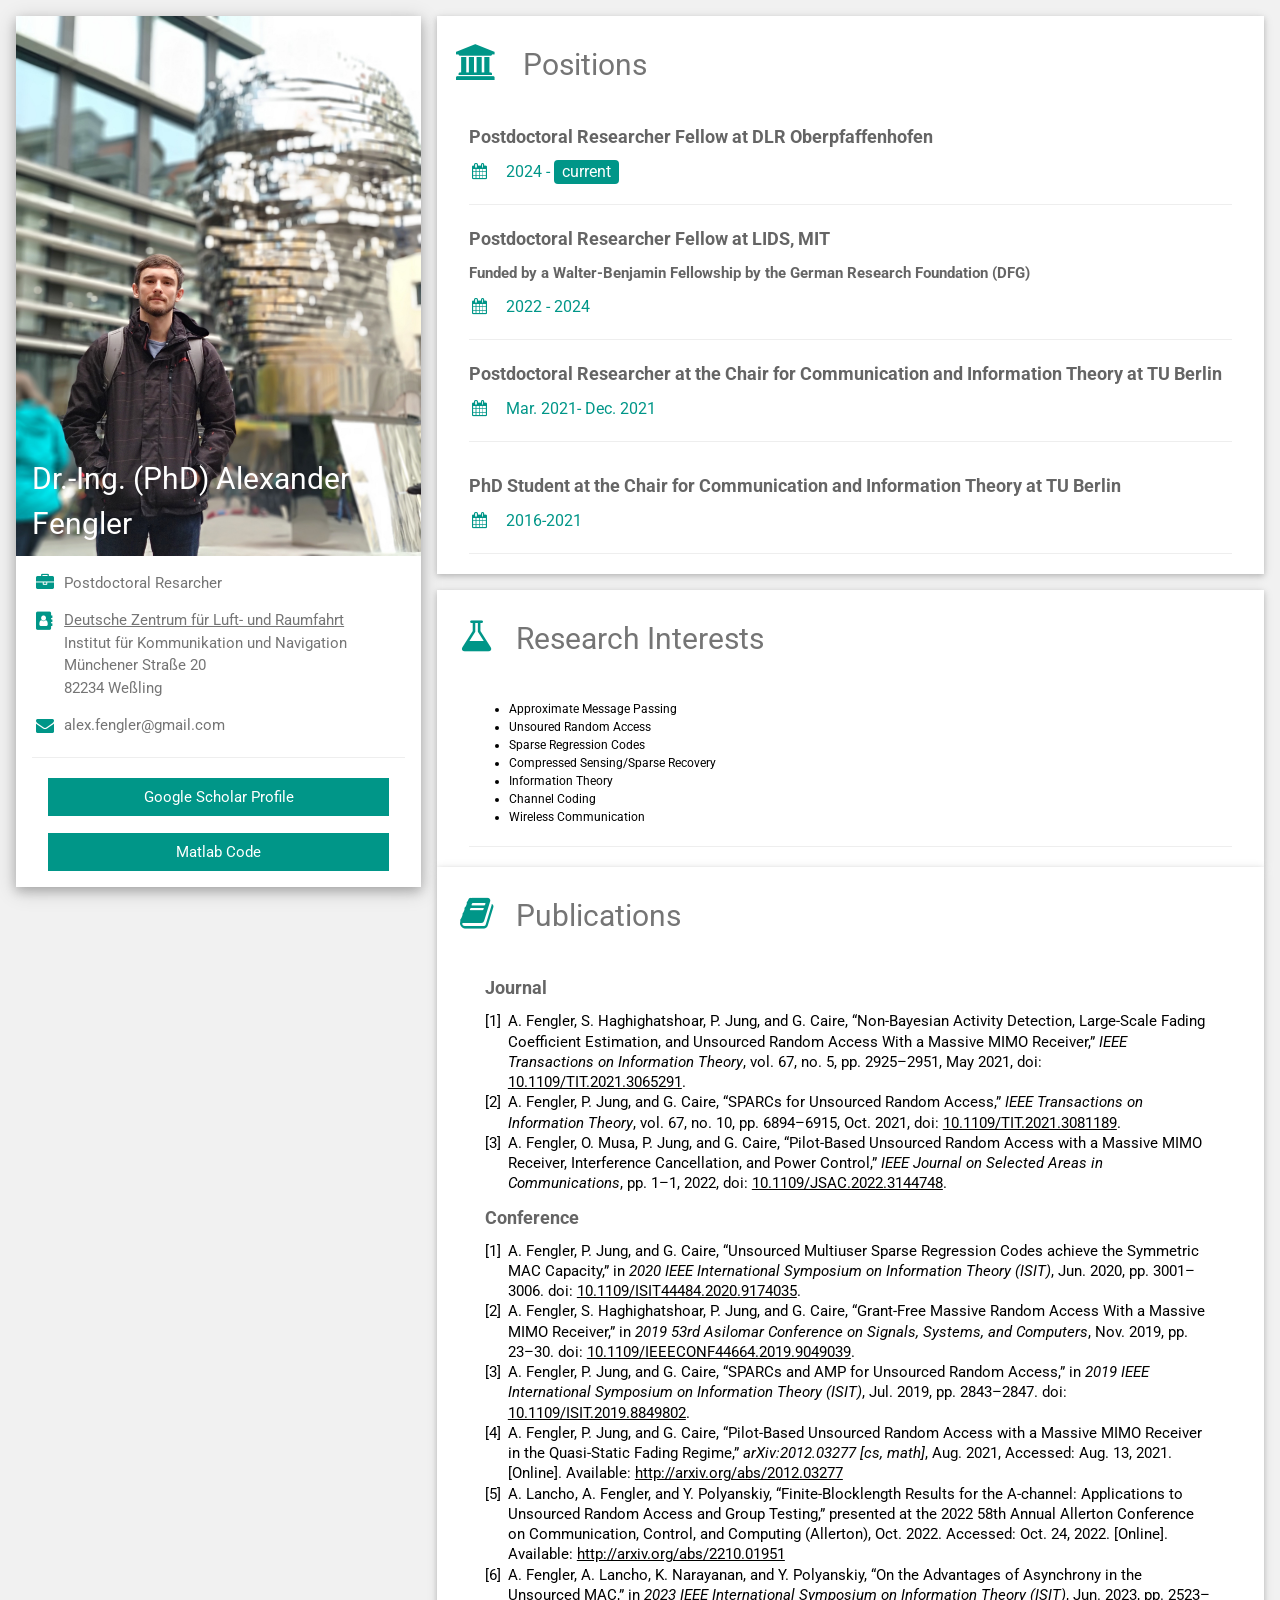
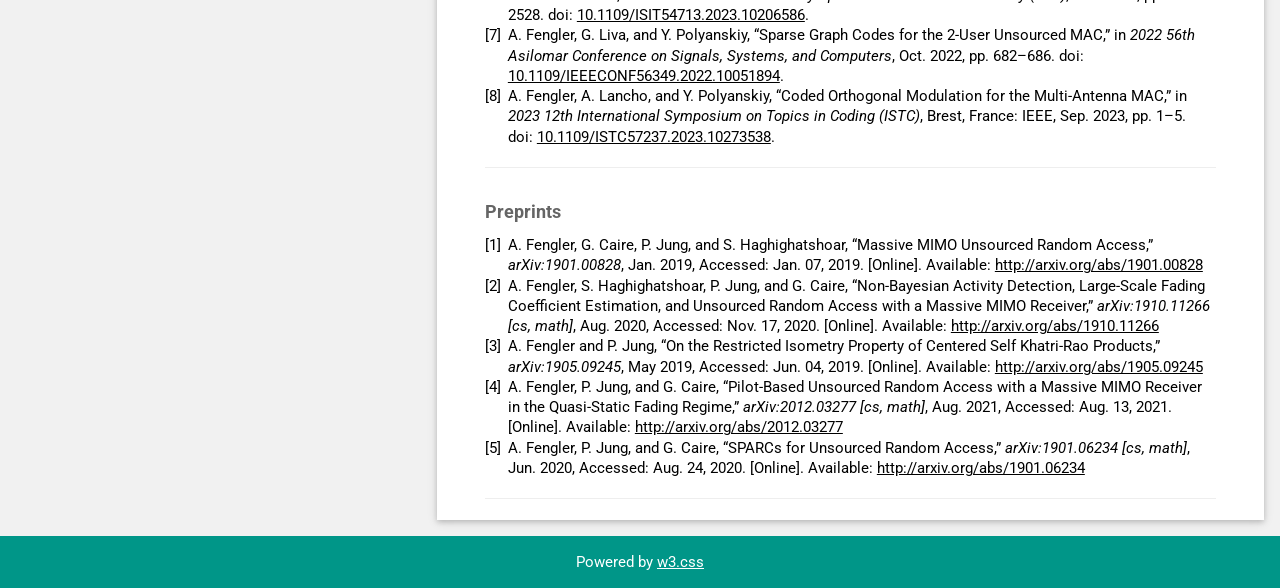
==== commit bf904fd1: "update papers" ====
--- a/index.html
+++ b/index.html
@@ -35,14 +35,13 @@
                 </li>
                 <li><i class="fa-li fa fa-address-book fa-fw w3-margin-right w3-large w3-text-teal"></i>
                   <p>
-                  <a href="https://lids.mit.edu/">Laboratory for Information & Decision Systems (LIDS)</a><br>
-                    Massachusetts Institute of Technology<br>
-                  32-D678<br>
-                  32 Vassar St<br> Cambridge MA, 02139<br>
+                  <a href="https://www.dlr.de/de/das-dlr/standorte-und-bueros/oberpfaffenhofen">Deutsche Zentrum für Luft- und Raumfahrt</a><br>
+                    Institut für Kommunikation und Navigation<br>
+                  Münchener Straße 20<br> 82234 Weßling<br>
                   </p>
                 </li>
                 <li><i class="fa-li fa fa-envelope fa-fw w3-margin-right w3-large w3-text-teal"></i>
-                  <p>fengler@mit.edu
+                  <p>alex.fengler@gmail.com
                   </p>
                 </li>
               </ul>
@@ -68,10 +67,13 @@
               <i class="fa fa-university fa-fw w3-margin-right w3-xxlarge w3-text-teal"></i>
               Positions</h2>
             <div class="w3-container">
+              <h5 class="w3-opacity"><b>Postdoctoral Researcher Fellow at DLR Oberpfaffenhofen</b></h5>
+              <h6 class="w3-text-teal"><i class="fa fa-calendar fa-fw w3-margin-right"></i>2024 -
+                <span class="w3-tag w3-teal w3-round">current</span></h6>
+              <hr>
               <h5 class="w3-opacity"><b>Postdoctoral Researcher Fellow at LIDS, MIT</b></h5>
               <h7 class="w3-opacity"><b>Funded by a Walter-Benjamin Fellowship by the German Research Foundation (DFG)</b></h7>
-              <h6 class="w3-text-teal"><i class="fa fa-calendar fa-fw w3-margin-right"></i>Jan. 2022 -
-                <span class="w3-tag w3-teal w3-round">Current</span></h6>
+              <h6 class="w3-text-teal"><i class="fa fa-calendar fa-fw w3-margin-right"></i>2022 - 2024
               <hr>
               <h5 class="w3-opacity"><b>Postdoctoral Researcher at the Chair for Communication and Information Theory at TU Berlin</b></h5>
               <h6 class="w3-text-teal"><i class="fa fa-calendar fa-fw w3-margin-right"></i>Mar. 2021- Dec. 2021
@@ -124,22 +126,27 @@
                 <div class="csl-entry" style="clear: left; ">
                   <div class="csl-left-margin" style="float: left; padding-right: 0.5em;text-align: right; width: 1em;">[1]</div><div class="csl-right-inline" style="margin: 0 .4em 0 1.5em;">A. Fengler, P. Jung, and G. Caire, “Unsourced Multiuser Sparse Regression Codes achieve the Symmetric MAC Capacity,” in <i>2020 IEEE International Symposium on Information Theory (ISIT)</i>, Jun. 2020, pp. 3001–3006. doi: <a href="https://doi.org/10.1109/ISIT44484.2020.9174035">10.1109/ISIT44484.2020.9174035</a>.</div>
                 </div>
-                <span class="Z3988" title="url_ver=Z39.88-2004&amp;ctx_ver=Z39.88-2004&amp;rfr_id=info%3Asid%2Fzotero.org%3A2&amp;rft_id=info%3Adoi%2F10.1109%2FISIT44484.2020.9174035&amp;rft_val_fmt=info%3Aofi%2Ffmt%3Akev%3Amtx%3Abook&amp;rft.genre=proceeding&amp;rft.atitle=Unsourced%20Multiuser%20Sparse%20Regression%20Codes%20achieve%20the%20Symmetric%20MAC%20Capacity&amp;rft.btitle=2020%20IEEE%20International%20Symposium%20on%20Information%20Theory%20(ISIT)&amp;rft.aufirst=Alexander&amp;rft.aulast=Fengler&amp;rft.au=Alexander%20Fengler&amp;rft.au=Peter%20Jung&amp;rft.au=Giuseppe%20Caire&amp;rft.date=2020-06&amp;rft.pages=3001-3006&amp;rft.spage=3001&amp;rft.epage=3006"></span>
                 <div class="csl-entry" style="clear: left; ">
                   <div class="csl-left-margin" style="float: left; padding-right: 0.5em;text-align: right; width: 1em;">[2]</div><div class="csl-right-inline" style="margin: 0 .4em 0 1.5em;">A. Fengler, S. Haghighatshoar, P. Jung, and G. Caire, “Grant-Free Massive Random Access With a Massive MIMO Receiver,” in <i>2019 53rd Asilomar Conference on Signals, Systems, and Computers</i>, Nov. 2019, pp. 23–30. doi: <a href="https://doi.org/10.1109/IEEECONF44664.2019.9049039">10.1109/IEEECONF44664.2019.9049039</a>.</div>
                 </div>
-                <span class="Z3988" title="url_ver=Z39.88-2004&amp;ctx_ver=Z39.88-2004&amp;rfr_id=info%3Asid%2Fzotero.org%3A2&amp;rft_id=info%3Adoi%2F10.1109%2FIEEECONF44664.2019.9049039&amp;rft_val_fmt=info%3Aofi%2Ffmt%3Akev%3Amtx%3Abook&amp;rft.genre=proceeding&amp;rft.atitle=Grant-Free%20Massive%20Random%20Access%20With%20a%20Massive%20MIMO%20Receiver&amp;rft.btitle=2019%2053rd%20Asilomar%20Conference%20on%20Signals%2C%20Systems%2C%20and%20Computers&amp;rft.aufirst=A.&amp;rft.aulast=Fengler&amp;rft.au=A.%20Fengler&amp;rft.au=S.%20Haghighatshoar&amp;rft.au=P.%20Jung&amp;rft.au=G.%20Caire&amp;rft.date=2019-11&amp;rft.pages=23-30&amp;rft.spage=23&amp;rft.epage=30"></span>
                 <div class="csl-entry" style="clear: left; ">
                   <div class="csl-left-margin" style="float: left; padding-right: 0.5em;text-align: right; width: 1em;">[3]</div><div class="csl-right-inline" style="margin: 0 .4em 0 1.5em;">A. Fengler, P. Jung, and G. Caire, “SPARCs and AMP for Unsourced Random Access,” in <i>2019 IEEE International Symposium on Information Theory (ISIT)</i>, Jul. 2019, pp. 2843–2847. doi: <a href="https://doi.org/10.1109/ISIT.2019.8849802">10.1109/ISIT.2019.8849802</a>.</div>
                 </div>
-                <span class="Z3988" title="url_ver=Z39.88-2004&amp;ctx_ver=Z39.88-2004&amp;rfr_id=info%3Asid%2Fzotero.org%3A2&amp;rft_id=info%3Adoi%2F10.1109%2FISIT.2019.8849802&amp;rft_val_fmt=info%3Aofi%2Ffmt%3Akev%3Amtx%3Abook&amp;rft.genre=proceeding&amp;rft.atitle=SPARCs%20and%20AMP%20for%20Unsourced%20Random%20Access&amp;rft.btitle=2019%20IEEE%20International%20Symposium%20on%20Information%20Theory%20(ISIT)&amp;rft.aufirst=A.&amp;rft.aulast=Fengler&amp;rft.au=A.%20Fengler&amp;rft.au=P.%20Jung&amp;rft.au=G.%20Caire&amp;rft.date=2019-07&amp;rft.pages=2843-2847&amp;rft.spage=2843&amp;rft.epage=2847"></span>
                 <div class="csl-entry" style="clear: left; ">
                   <div class="csl-left-margin" style="float: left; padding-right: 0.5em;text-align: right; width: 1em;">[4]</div><div class="csl-right-inline" style="margin: 0 .4em 0 1.5em;">A. Fengler, P. Jung, and G. Caire, “Pilot-Based Unsourced Random Access with a Massive MIMO Receiver in the Quasi-Static Fading Regime,” <i>arXiv:2012.03277 [cs, math]</i>, Aug. 2021, Accessed: Aug. 13, 2021. [Online]. Available: <a href="http://arxiv.org/abs/2012.03277">http://arxiv.org/abs/2012.03277</a></div>
                 </div>
                 <div class="csl-entry" style="clear: left; ">
                   <div class="csl-left-margin" style="float: left; padding-right: 0.5em;text-align: right; width: 1em;">[5]</div><div class="csl-right-inline" style="margin: 0 .4em 0 1.5em;">A. Lancho, A. Fengler, and Y. Polyanskiy, “Finite-Blocklength Results for the A-channel: Applications to Unsourced Random Access and Group Testing,” presented at the 2022 58th Annual Allerton Conference on Communication, Control, and Computing (Allerton), Oct. 2022. Accessed: Oct. 24, 2022. [Online]. Available: <a href="http://arxiv.org/abs/2210.01951">http://arxiv.org/abs/2210.01951</a></div>
                 </div>
-                <span class="Z3988" title="url_ver=Z39.88-2004&amp;ctx_ver=Z39.88-2004&amp;rfr_id=info%3Asid%2Fzotero.org%3A2&amp;rft_val_fmt=info%3Aofi%2Ffmt%3Akev%3Amtx%3Ajournal&amp;rft.genre=article&amp;rft.atitle=Pilot-Based%20Unsourced%20Random%20Access%20with%20a%20Massive%20MIMO%20Receiver%20in%20the%20Quasi-Static%20Fading%20Regime&amp;rft.jtitle=arXiv%3A2012.03277%20%5Bcs%2C%20math%5D&amp;rft.aufirst=Alexander&amp;rft.aulast=Fengler&amp;rft.au=Alexander%20Fengler&amp;rft.au=Peter%20Jung&amp;rft.au=Giuseppe%20Caire&amp;rft.date=2021-08-10"></span>
+                <div class="csl-entry" style="clear: left; ">
+                  <div class="csl-left-margin" style="float: left; padding-right: 0.5em;text-align: right; width: 1em;">[6]</div><div class="csl-right-inline" style="margin: 0 .4em 0 1.5em;">A. Fengler, A. Lancho, K. Narayanan, and Y. Polyanskiy, “On the Advantages of Asynchrony in the Unsourced MAC,” in <i>2023 IEEE International Symposium on Information Theory (ISIT)</i>, Jun. 2023, pp. 2523–2528. doi: <a href="https://doi.org/10.1109/ISIT54713.2023.10206586">10.1109/ISIT54713.2023.10206586</a>.</div>
+                </div>
+                <div class="csl-entry" style="clear: left; ">
+                  <div class="csl-left-margin" style="float: left; padding-right: 0.5em;text-align: right; width: 1em;">[7]</div><div class="csl-right-inline" style="margin: 0 .4em 0 1.5em;">A. Fengler, G. Liva, and Y. Polyanskiy, “Sparse Graph Codes for the 2-User Unsourced MAC,” in <i>2022 56th Asilomar Conference on Signals, Systems, and Computers</i>, Oct. 2022, pp. 682–686. doi: <a href="https://doi.org/10.1109/IEEECONF56349.2022.10051894">10.1109/IEEECONF56349.2022.10051894</a>.</div>
+                </div>
+                <div class="csl-entry" style="clear: left; ">
+                  <div class="csl-left-margin" style="float: left; padding-right: 0.5em;text-align: right; width: 1em;">[8]</div><div class="csl-right-inline" style="margin: 0 .4em 0 1.5em;">A. Fengler, A. Lancho, and Y. Polyanskiy, “Coded Orthogonal Modulation for the Multi-Antenna MAC,” in <i>2023 12th International Symposium on Topics in Coding (ISTC)</i>, Brest, France: IEEE, Sep. 2023, pp. 1–5. doi: <a href="https://doi.org/10.1109/ISTC57237.2023.10273538">10.1109/ISTC57237.2023.10273538</a>.</div>
+                </div>
               </div>
               <hr>
             </div>
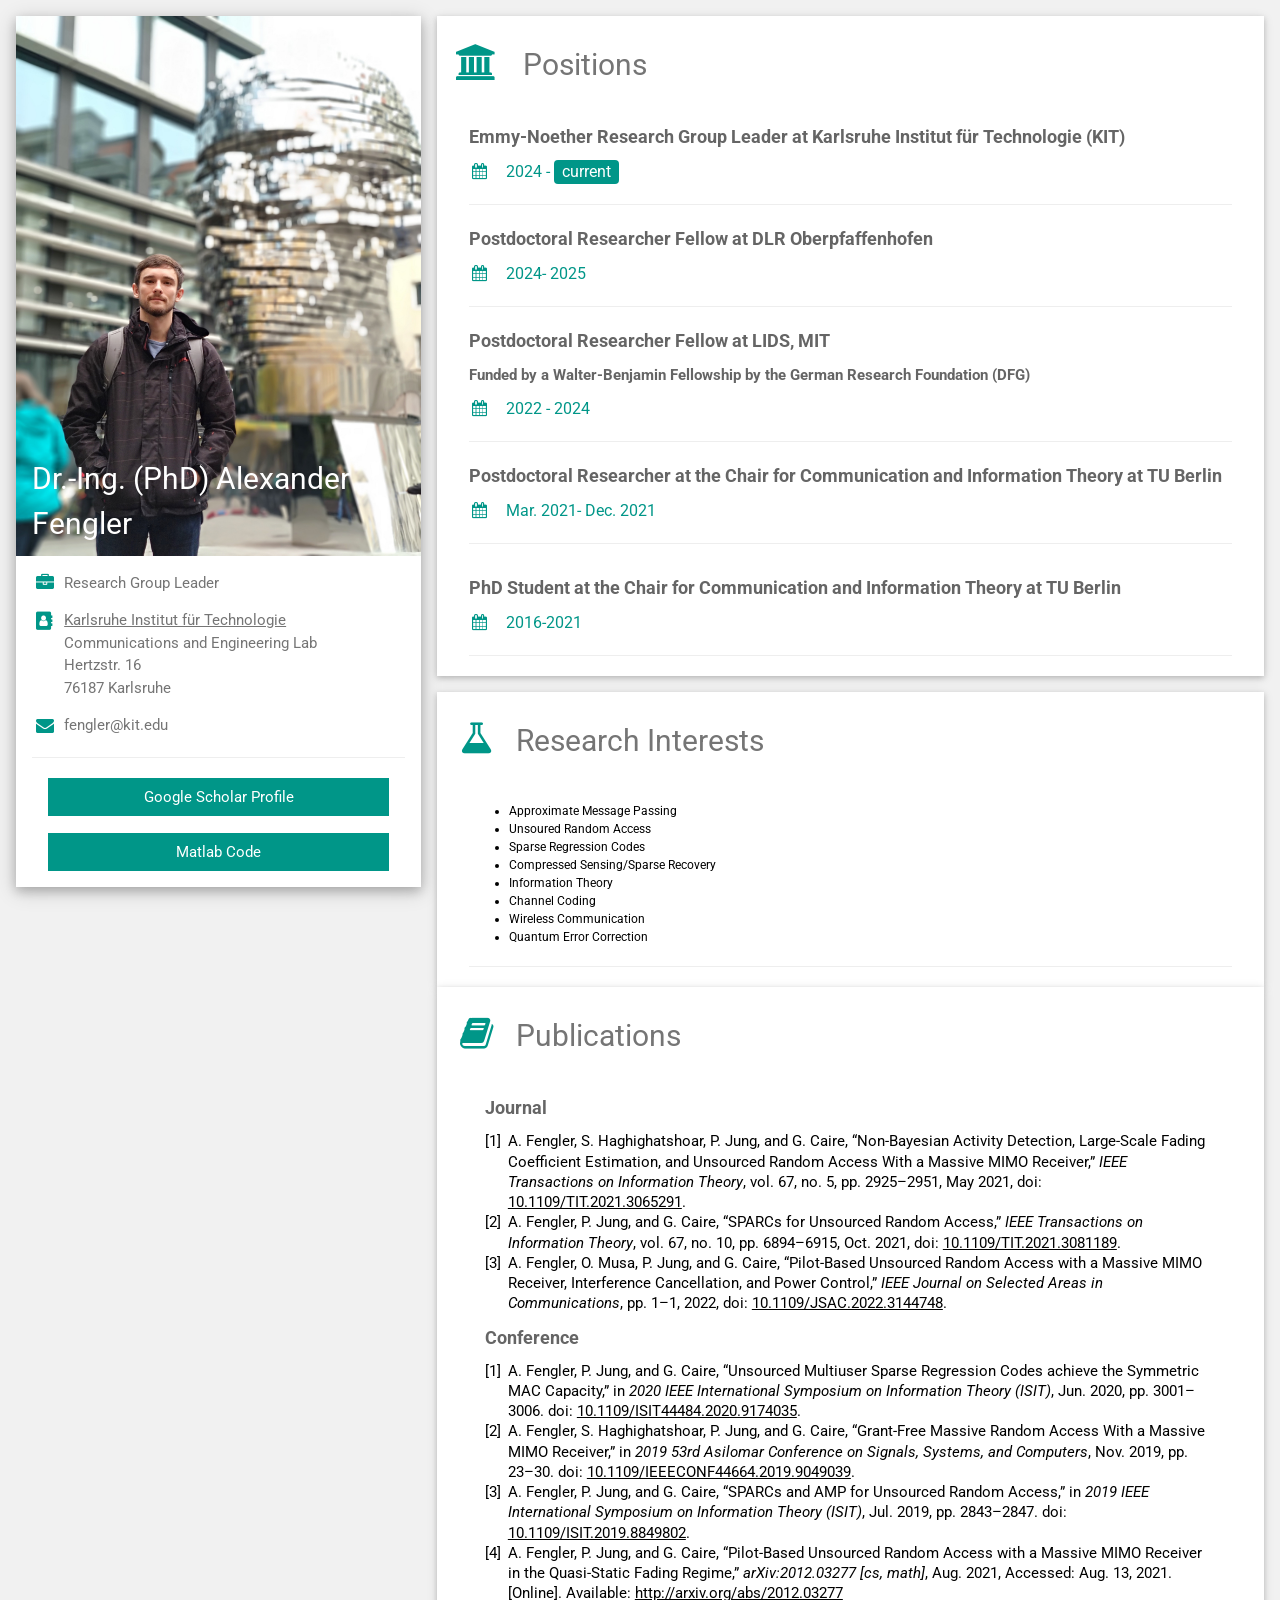
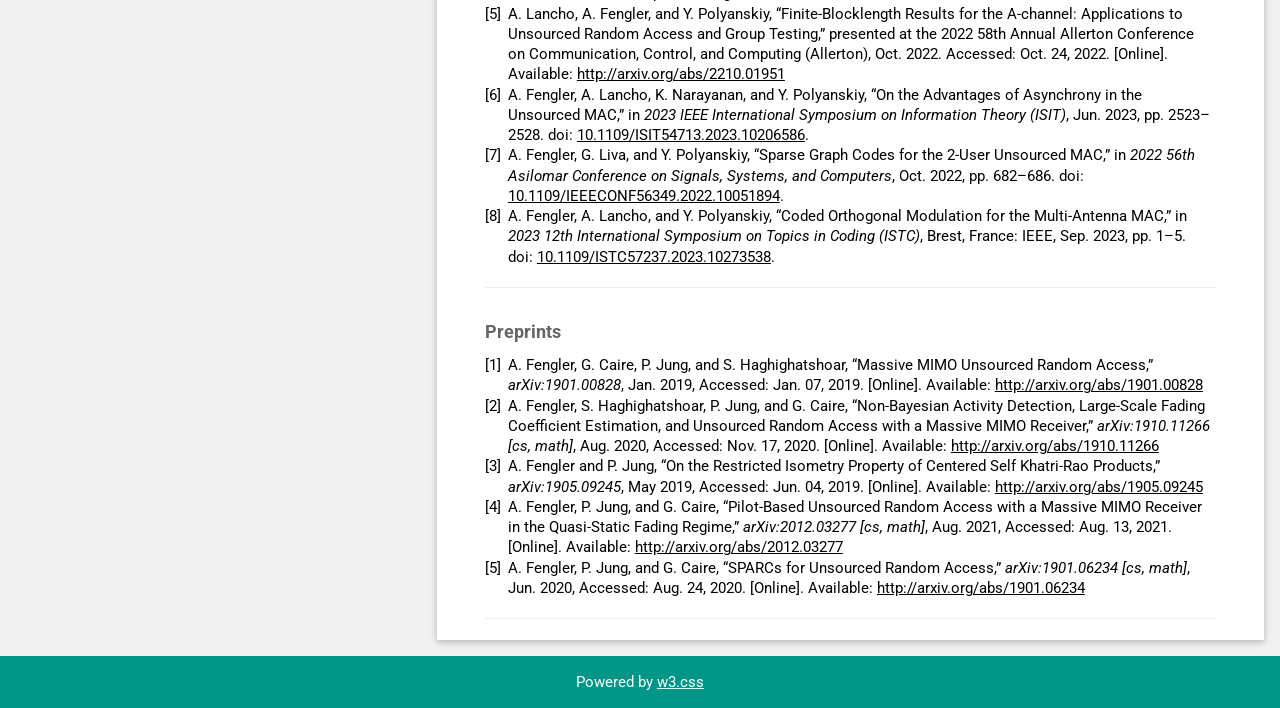
==== commit c2516e33: "update" ====
--- a/index.html
+++ b/index.html
@@ -1,5 +1,5 @@
 <html>
-  <title>Alexander Fengler - MIT</title>
+  <title>Alexander Fengler - KIT</title>
   <!DOCTYPE html>
   <meta charset="UTF-8">
   <meta name="viewport" content="width=device-width, initial-scale=1">
@@ -30,18 +30,18 @@
             <div class="w3-container">
               <ul class="fa-ul">
                 <li><i class="fa-li fa fa-briefcase fa-fw w3-margin-right w3-large w3-text-teal"></i>
-                  <p>Postdoctoral Resarcher<br>
+                  <p>Research Group Leader<br>
                   </p>
                 </li>
                 <li><i class="fa-li fa fa-address-book fa-fw w3-margin-right w3-large w3-text-teal"></i>
                   <p>
-                  <a href="https://www.dlr.de/de/das-dlr/standorte-und-bueros/oberpfaffenhofen">Deutsche Zentrum für Luft- und Raumfahrt</a><br>
-                    Institut für Kommunikation und Navigation<br>
-                  Münchener Straße 20<br> 82234 Weßling<br>
+                  <a href="https://www.cel.kit.edu/">Karlsruhe Institut für Technologie</a><br>
+                    Communications and Engineering Lab<br>
+                  Hertzstr. 16<br> 76187 Karlsruhe<br>
                   </p>
                 </li>
                 <li><i class="fa-li fa fa-envelope fa-fw w3-margin-right w3-large w3-text-teal"></i>
-                  <p>alex.fengler@gmail.com
+                  <p>fengler@kit.edu
                   </p>
                 </li>
               </ul>
@@ -67,9 +67,12 @@
               <i class="fa fa-university fa-fw w3-margin-right w3-xxlarge w3-text-teal"></i>
               Positions</h2>
             <div class="w3-container">
-              <h5 class="w3-opacity"><b>Postdoctoral Researcher Fellow at DLR Oberpfaffenhofen</b></h5>
+              <h5 class="w3-opacity"><b>Emmy-Noether Research Group Leader at Karlsruhe Institut für Technologie (KIT)</b></h5>
               <h6 class="w3-text-teal"><i class="fa fa-calendar fa-fw w3-margin-right"></i>2024 -
                 <span class="w3-tag w3-teal w3-round">current</span></h6>
+              <hr>
+              <h5 class="w3-opacity"><b>Postdoctoral Researcher Fellow at DLR Oberpfaffenhofen</b></h5>
+              <h6 class="w3-text-teal"><i class="fa fa-calendar fa-fw w3-margin-right"></i>2024- 2025
               <hr>
               <h5 class="w3-opacity"><b>Postdoctoral Researcher Fellow at LIDS, MIT</b></h5>
               <h7 class="w3-opacity"><b>Funded by a Walter-Benjamin Fellowship by the German Research Foundation (DFG)</b></h7>
@@ -98,6 +101,7 @@
                 <li>Information Theory</li>
                 <li>Channel Coding</li>
                 <li>Wireless Communication</li>
+                <li>Quantum Error Correction</li>
               </ul>
               <hr>
             </div>
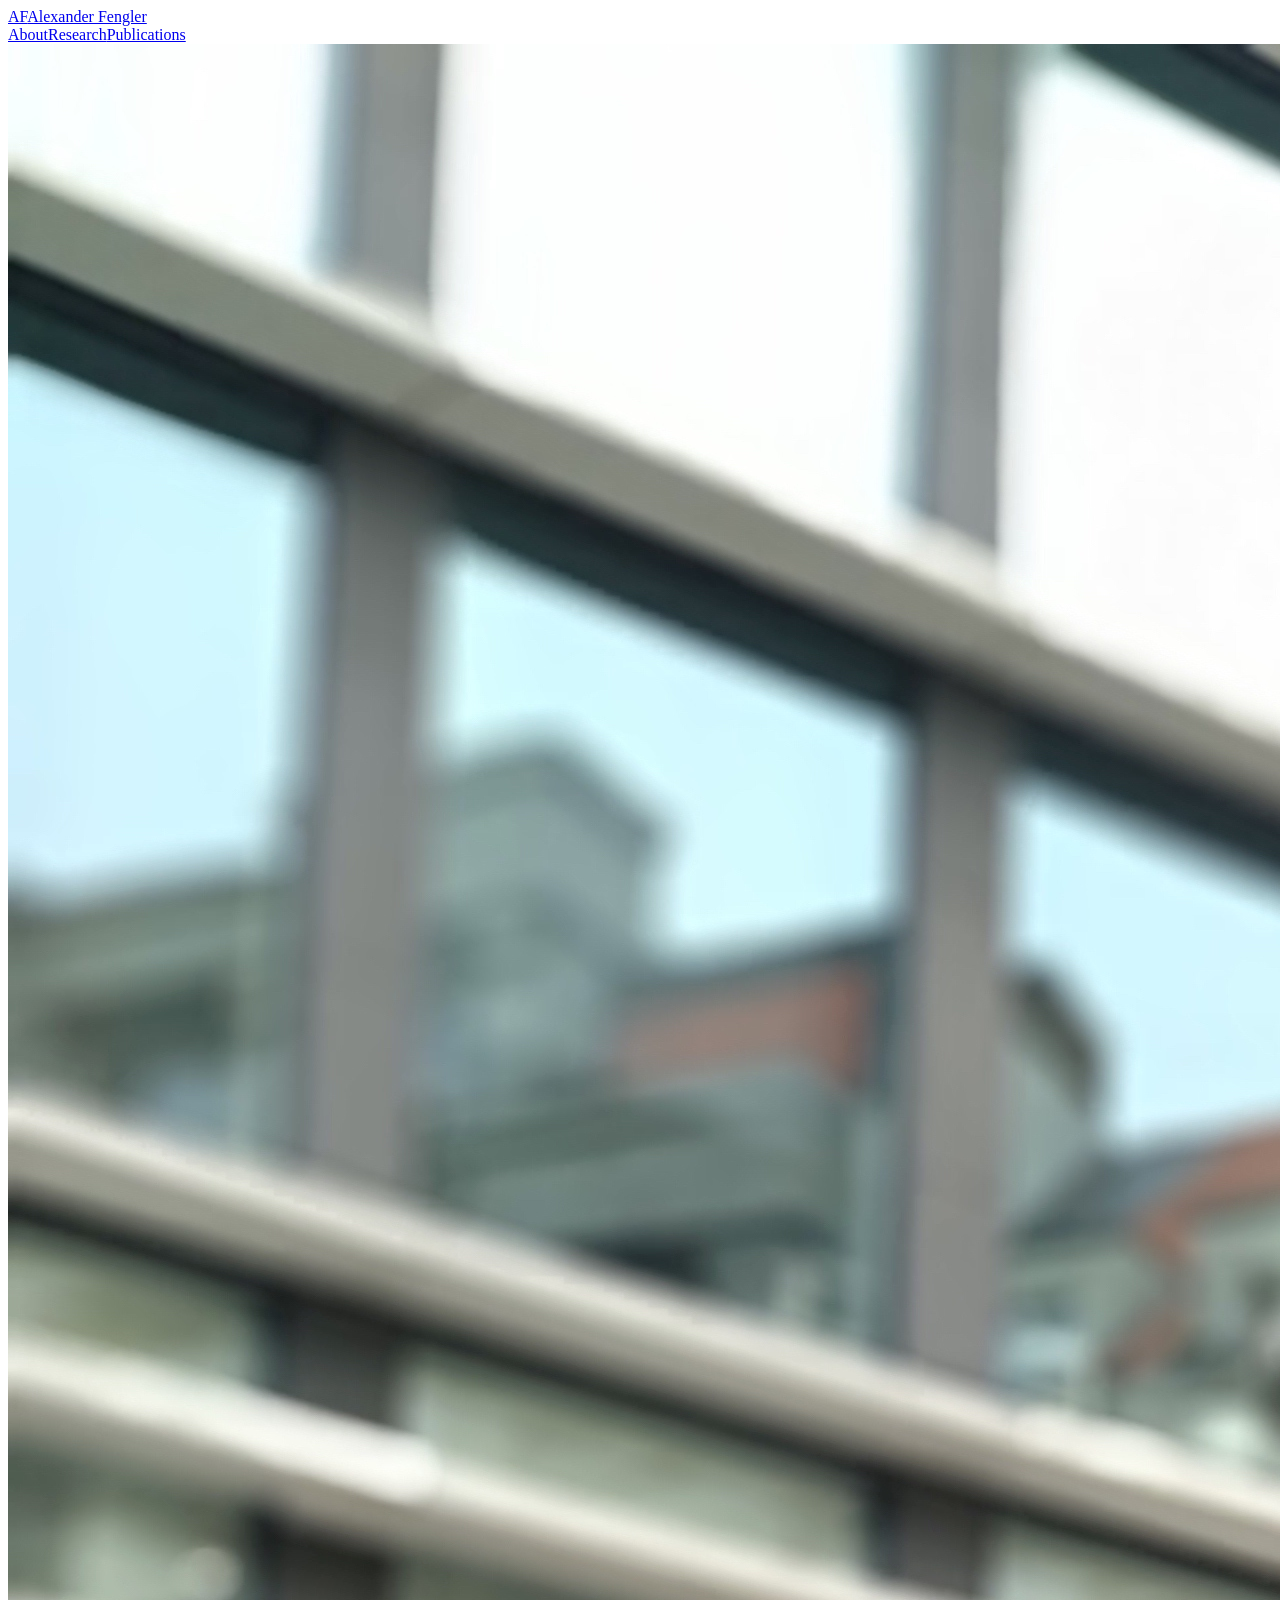
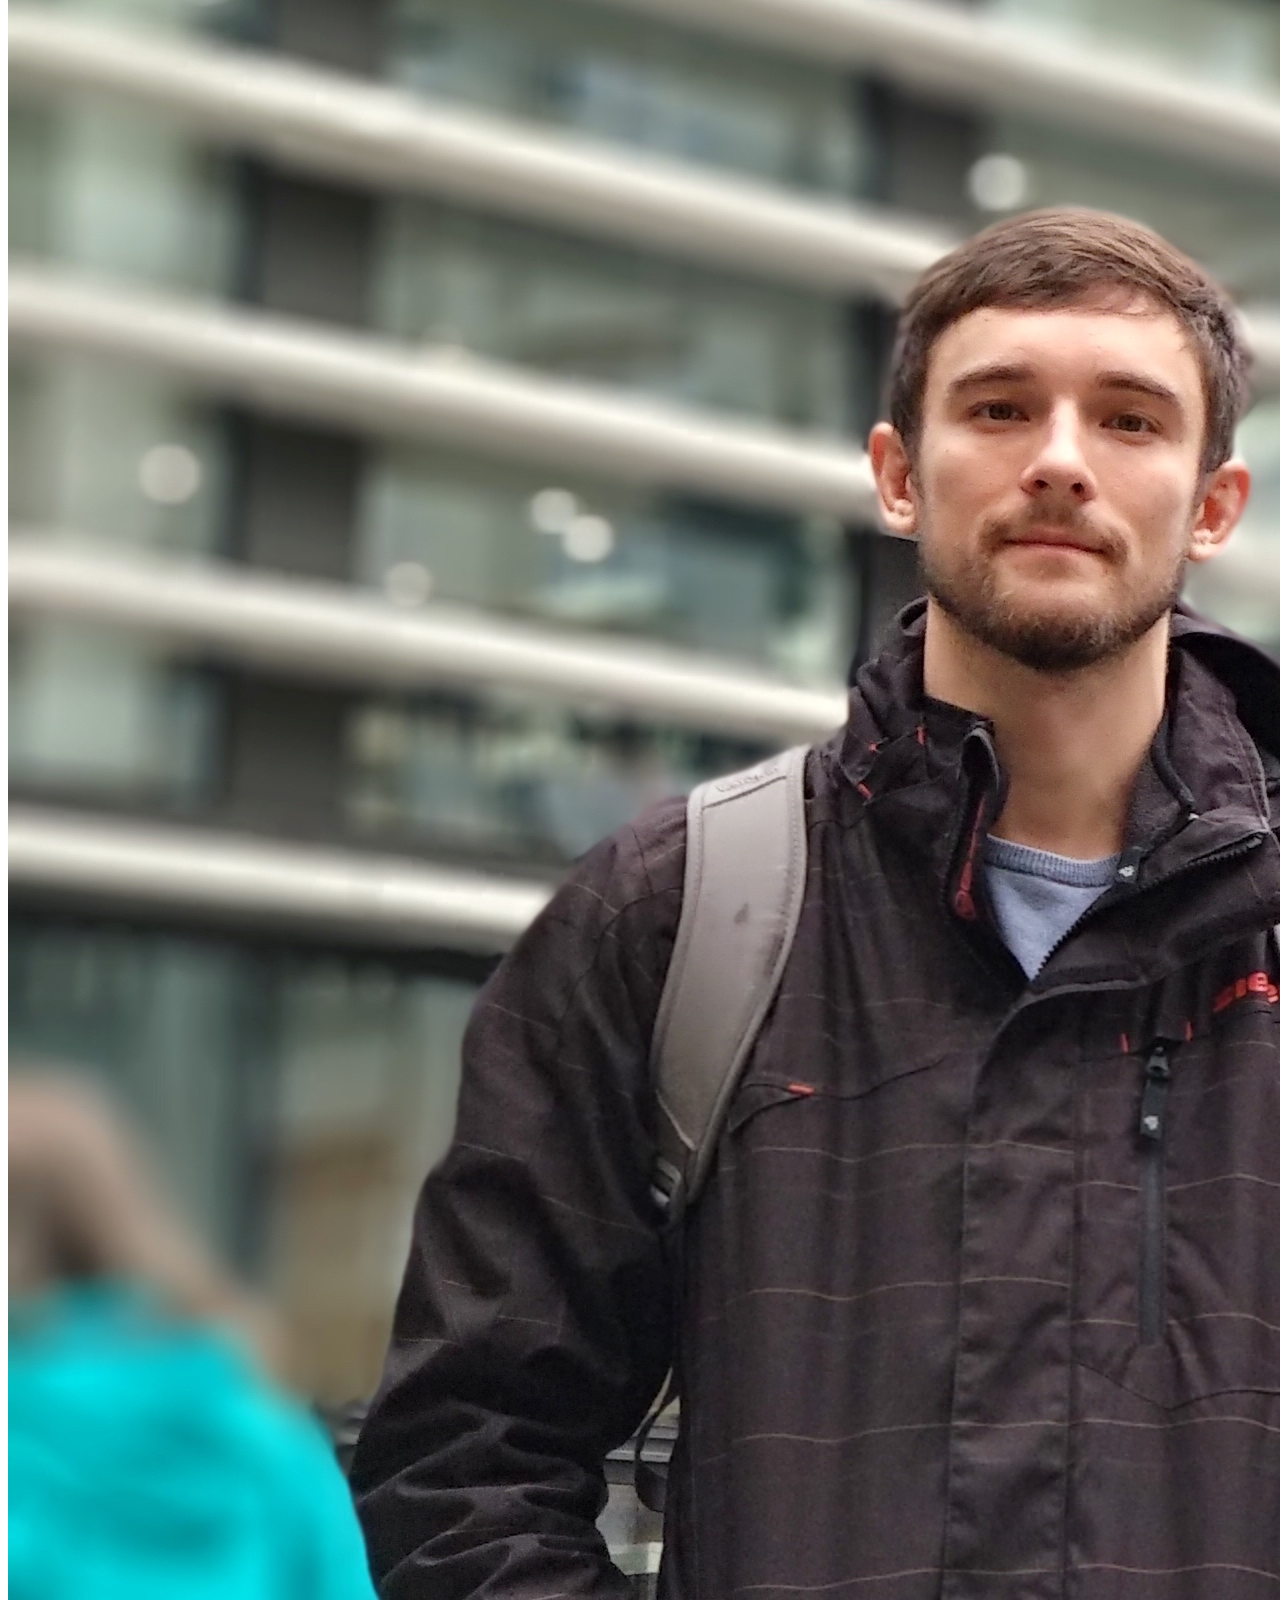
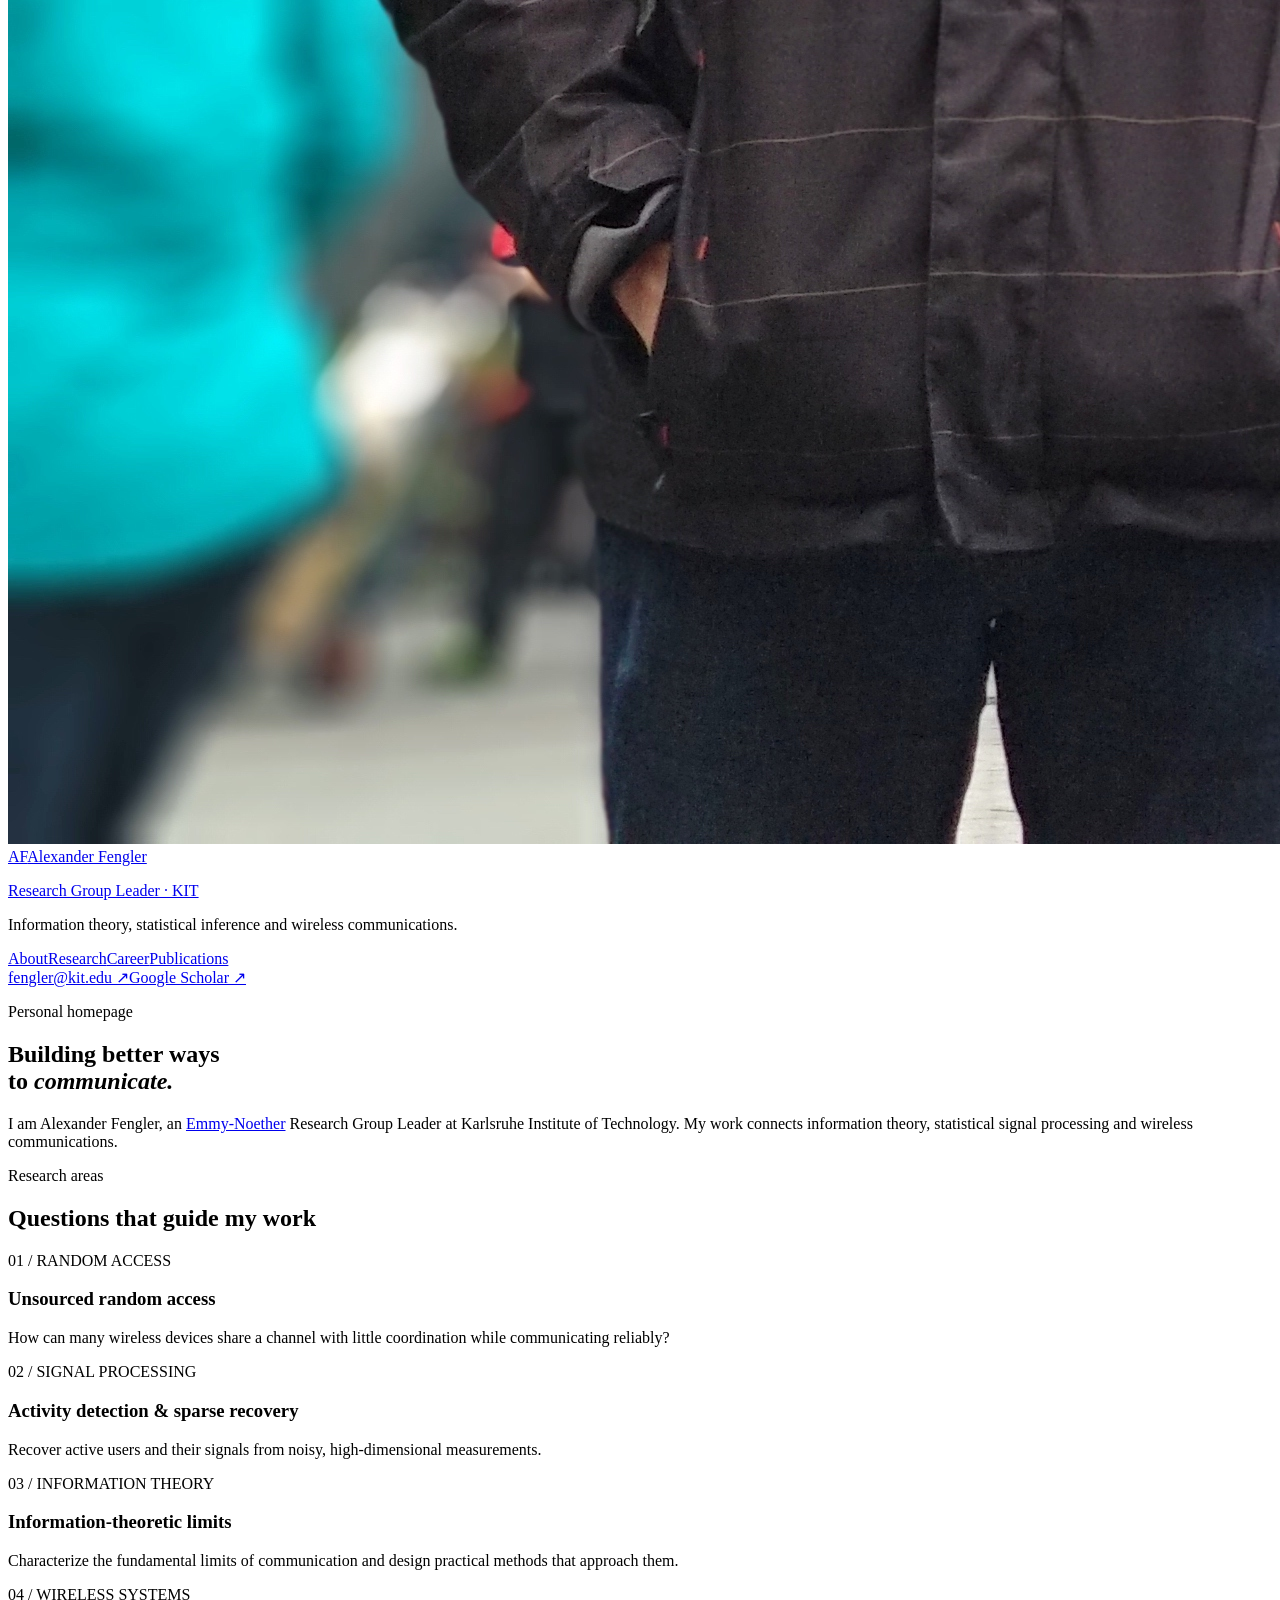
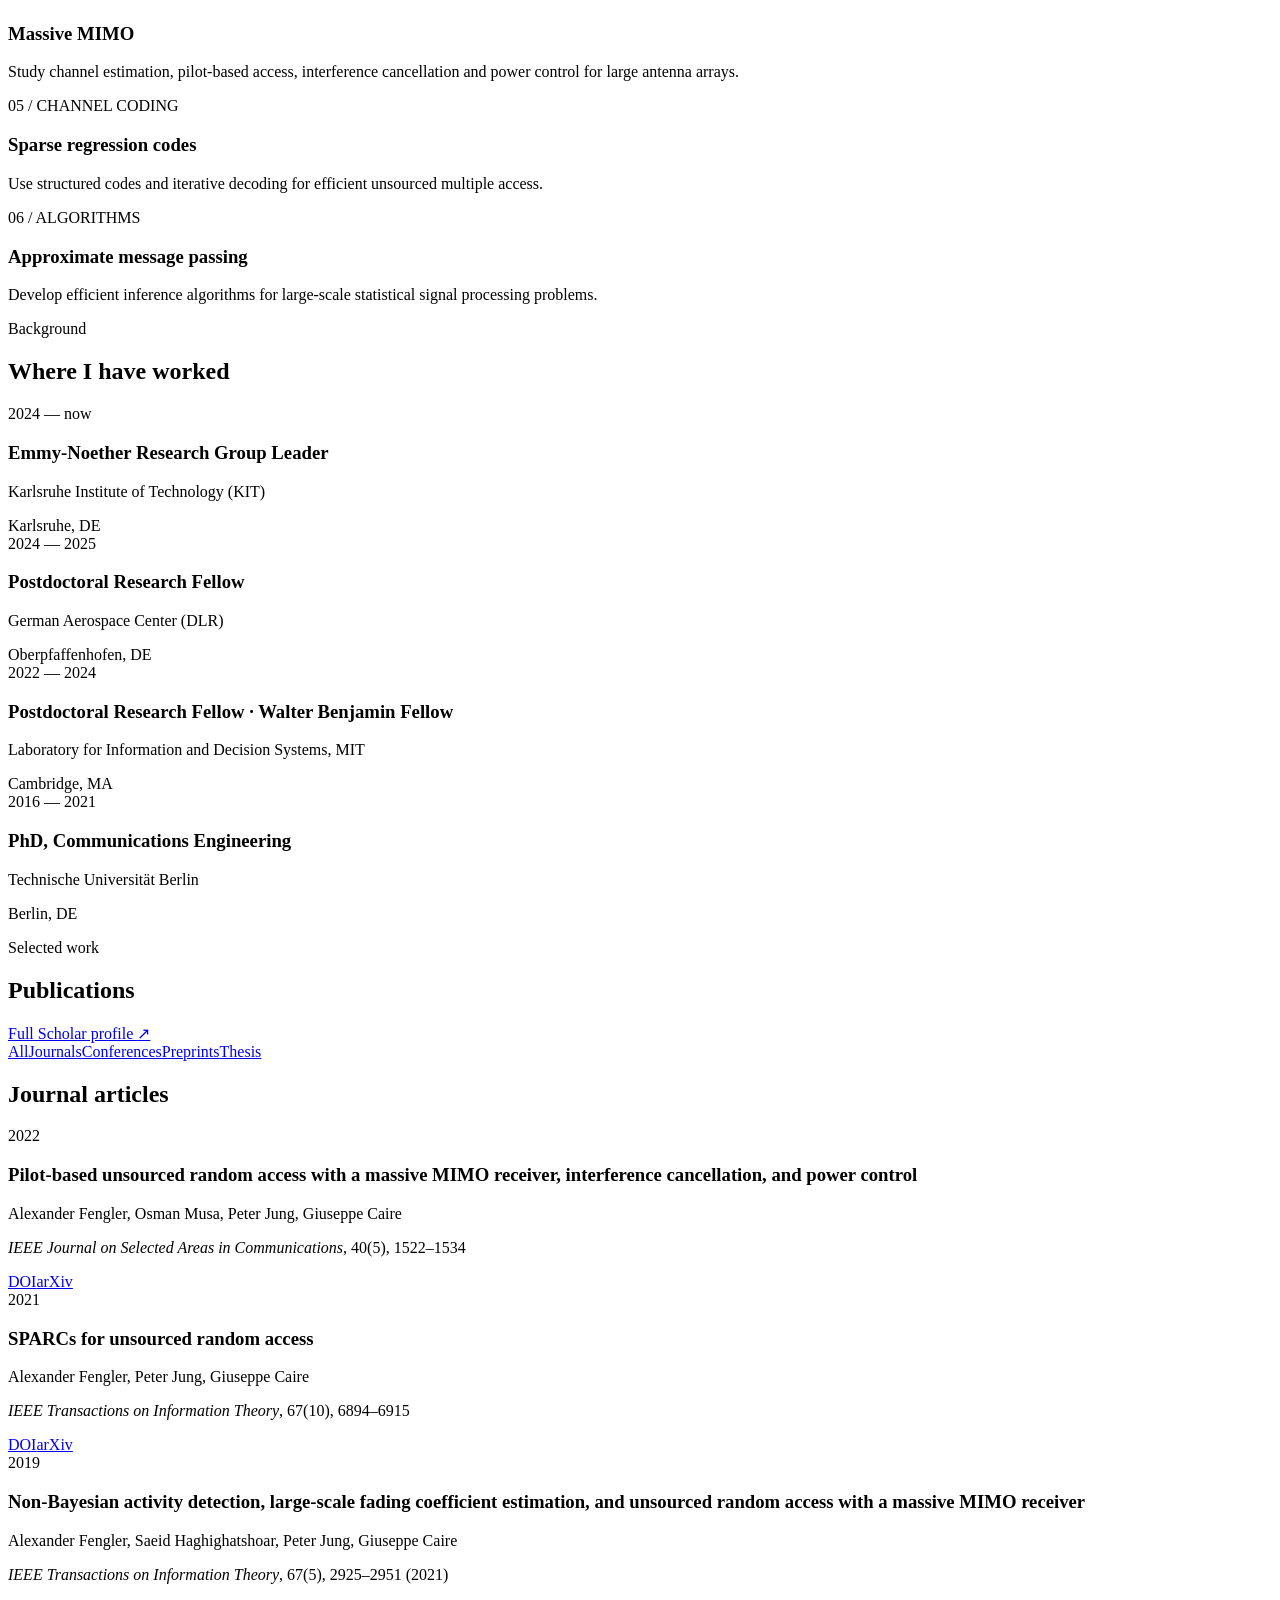
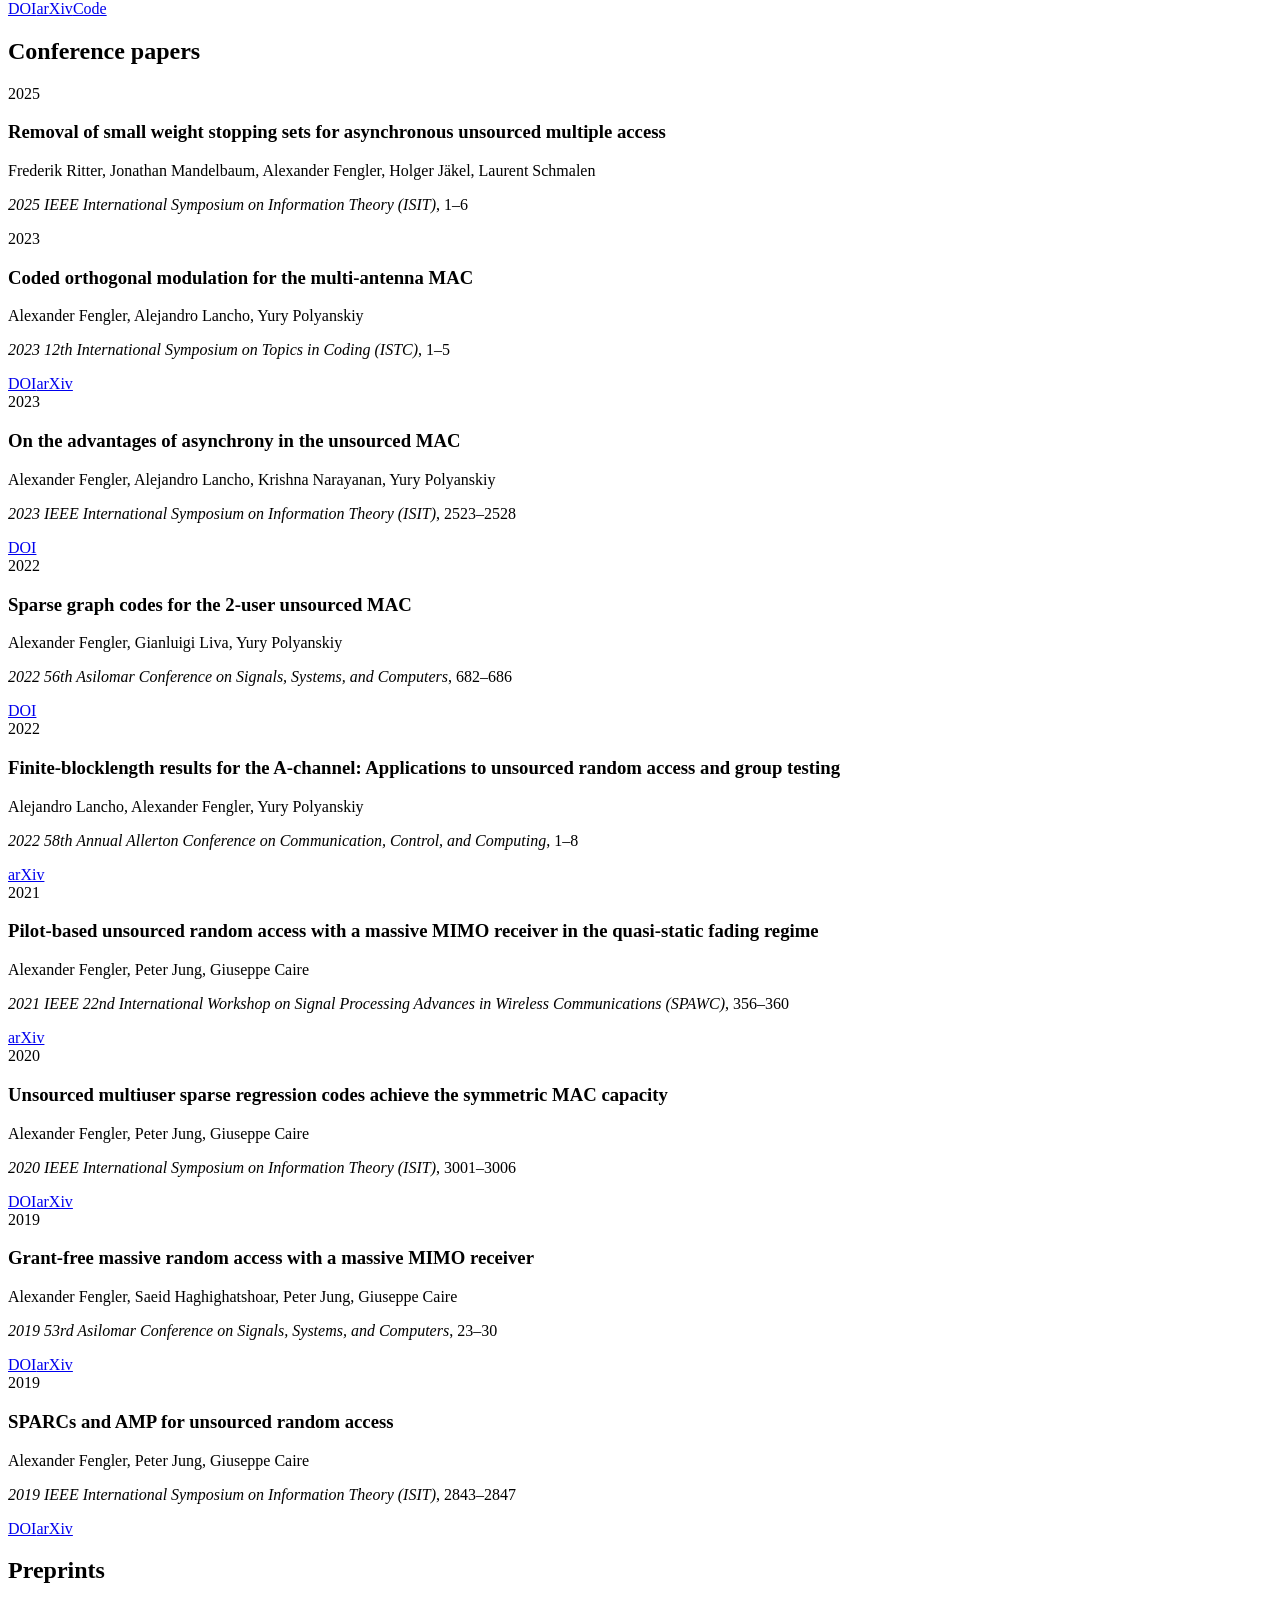
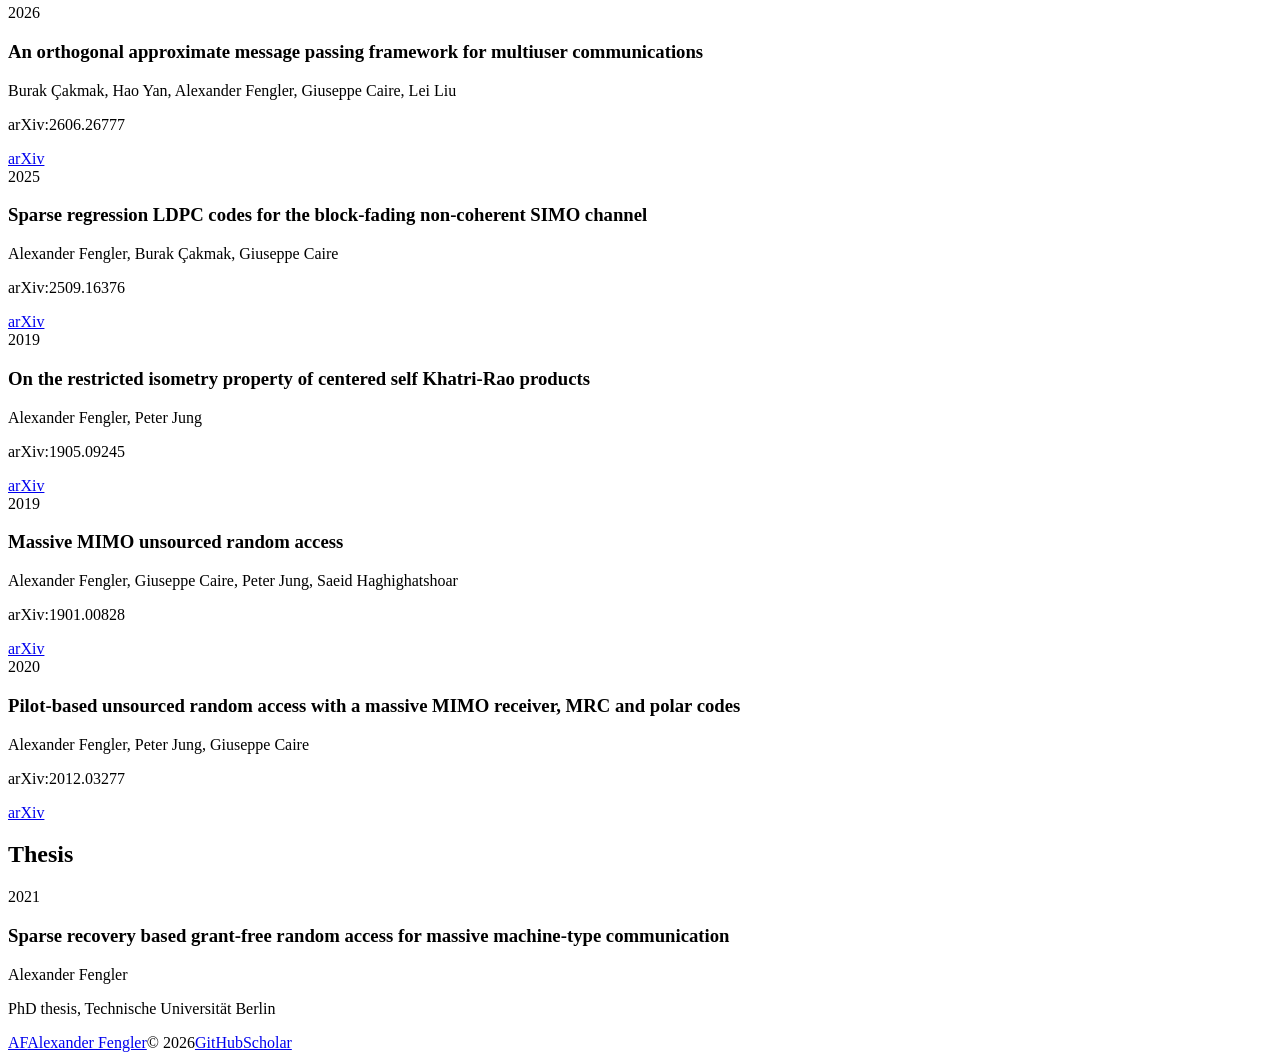
==== commit 27bd41df: "new design" ====
--- a/index.html
+++ b/index.html
@@ -1,199 +1,64 @@
-<html>
-  <title>Alexander Fengler - KIT</title>
-  <!DOCTYPE html>
-  <meta charset="UTF-8">
-  <meta name="viewport" content="width=device-width, initial-scale=1">
-  <link rel="stylesheet" href="https://www.w3schools.com/w3css/4/w3.css">
-  <link rel='stylesheet' href='https://fonts.googleapis.com/css?family=Roboto'>
-  <link rel="stylesheet" href="https://cdnjs.cloudflare.com/ajax/libs/font-awesome/4.7.0/css/font-awesome.min.css">
-  <style>
-html,body,h1,h2,h3,h4,h5,h6 {font-family: "Roboto", sans-serif}
-  </style>
-  <body class="w3-light-grey">
-
-    <!-- Page Container -->
-    <div class="w3-content w3-margin-top" style="max-width:1400px;">
-
-      <!-- The Grid -->
-      <div class="w3-row-padding">
-
-        <!-- Left Column -->
-        <div class="w3-third">
-
-          <div class="w3-white w3-text-grey w3-card-4">
-            <div class="w3-display-container">
-              <img src="me.jpg" alt="Avatar" class="w3-image">
-              <div class="w3-display-bottomleft w3-container w3-text-white">
-                <h2>Dr.-Ing. (PhD) Alexander Fengler</h2>
-              </div>
-            </div>
-            <div class="w3-container">
-              <ul class="fa-ul">
-                <li><i class="fa-li fa fa-briefcase fa-fw w3-margin-right w3-large w3-text-teal"></i>
-                  <p>Research Group Leader<br>
-                  </p>
-                </li>
-                <li><i class="fa-li fa fa-address-book fa-fw w3-margin-right w3-large w3-text-teal"></i>
-                  <p>
-                  <a href="https://www.cel.kit.edu/">Karlsruhe Institut für Technologie</a><br>
-                    Communications and Engineering Lab<br>
-                  Hertzstr. 16<br> 76187 Karlsruhe<br>
-                  </p>
-                </li>
-                <li><i class="fa-li fa fa-envelope fa-fw w3-margin-right w3-large w3-text-teal"></i>
-                  <p>fengler@kit.edu
-                  </p>
-                </li>
-              </ul>
-              <hr>
-            <div class="w3-container w3-center w3-margin-bottom">
-              <a href="https://scholar.google.de/citations?user=Q9QhDg0AAAAJ&hl=de&oi=ao" class="w3-btn w3-teal w3-block">Google Scholar Profile</a>
-            </div>
-            <div class="w3-container w3-center w3-margin-bottom">
-              <a href="https://github.com/AlexFengler" class="w3-btn w3-teal w3-block">Matlab Code</a>
-            </div>
-
-            </div>
-          </div><br>
-
-          <!-- End Left Column -->
-        </div>
-
-        <!-- Right Column -->
-        <div class="w3-twothird">
-
-          <div class="w3-container w3-card w3-white w3-margin-bottom">
-            <h2 class="w3-text-grey w3-padding-16">
-              <i class="fa fa-university fa-fw w3-margin-right w3-xxlarge w3-text-teal"></i>
-              Positions</h2>
-            <div class="w3-container">
-              <h5 class="w3-opacity"><b>Emmy-Noether Research Group Leader at Karlsruhe Institut für Technologie (KIT)</b></h5>
-              <h6 class="w3-text-teal"><i class="fa fa-calendar fa-fw w3-margin-right"></i>2024 -
-                <span class="w3-tag w3-teal w3-round">current</span></h6>
-              <hr>
-              <h5 class="w3-opacity"><b>Postdoctoral Researcher Fellow at DLR Oberpfaffenhofen</b></h5>
-              <h6 class="w3-text-teal"><i class="fa fa-calendar fa-fw w3-margin-right"></i>2024- 2025
-              <hr>
-              <h5 class="w3-opacity"><b>Postdoctoral Researcher Fellow at LIDS, MIT</b></h5>
-              <h7 class="w3-opacity"><b>Funded by a Walter-Benjamin Fellowship by the German Research Foundation (DFG)</b></h7>
-              <h6 class="w3-text-teal"><i class="fa fa-calendar fa-fw w3-margin-right"></i>2022 - 2024
-              <hr>
-              <h5 class="w3-opacity"><b>Postdoctoral Researcher at the Chair for Communication and Information Theory at TU Berlin</b></h5>
-              <h6 class="w3-text-teal"><i class="fa fa-calendar fa-fw w3-margin-right"></i>Mar. 2021- Dec. 2021
-              <hr>
-            </div>
-            <div class="w3-container">
-              <h5 class="w3-opacity"><b>PhD Student at the Chair for Communication and Information Theory at TU Berlin</b></h5>
-              <h6 class="w3-text-teal"><i class="fa fa-calendar fa-fw w3-margin-right"></i>2016-2021
-                </h6>
-              <hr>
-            </div>
-          </div>
-
-          <div class="w3-container w3-card w3-white">
-            <h2 class="w3-text-grey w3-padding-16"><i class="fa fa-flask fa-fw w3-margin-right w3-xxlarge w3-text-teal"></i>Research Interests</h2>
-            <div class="w3-container">
-              <ul class="w3-small">
-                <li>Approximate Message Passing</li>
-                <li>Unsoured Random Access</li>
-                <li>Sparse Regression Codes</li>
-                <li>Compressed Sensing/Sparse Recovery</li>
-                <li>Information Theory</li>
-                <li>Channel Coding</li>
-                <li>Wireless Communication</li>
-                <li>Quantum Error Correction</li>
-              </ul>
-              <hr>
-            </div>
-          </div>
-          <div class="w3-container w3-card w3-white">
-            <h2 class="w3-text-grey w3-padding-16"><i class="fa fa-book fa-fw w3-margin-right w3-xxlarge w3-text-teal"></i>Publications</h2>
-            <div class="w3-container">
-            <div class="w3-container">
-              <h5 class="w3-opacity"><b>Journal</b></h5>
-              <div class="csl-bib-body" style="line-height: 1.35; ">
-                <div class="csl-entry" style="clear: left; ">
-                  <div class="csl-left-margin" style="float: left; padding-right: 0.5em;text-align: right; width: 1em;">[1]</div><div class="csl-right-inline" style="margin: 0 .4em 0 1.5em;">A. Fengler, S. Haghighatshoar, P. Jung, and G. Caire, “Non-Bayesian Activity Detection, Large-Scale Fading Coefficient Estimation, and Unsourced Random Access With a Massive MIMO Receiver,” <i>IEEE Transactions on Information Theory</i>, vol. 67, no. 5, pp. 2925–2951, May 2021, doi: <a href="https://doi.org/10.1109/TIT.2021.3065291">10.1109/TIT.2021.3065291</a>.</div>
-                </div>
-                <span class="Z3988" title="url_ver=Z39.88-2004&amp;ctx_ver=Z39.88-2004&amp;rfr_id=info%3Asid%2Fzotero.org%3A2&amp;rft_id=info%3Adoi%2F10.1109%2FTIT.2021.3065291&amp;rft_val_fmt=info%3Aofi%2Ffmt%3Akev%3Amtx%3Ajournal&amp;rft.genre=article&amp;rft.atitle=Non-Bayesian%20Activity%20Detection%2C%20Large-Scale%20Fading%20Coefficient%20Estimation%2C%20and%20Unsourced%20Random%20Access%20With%20a%20Massive%20MIMO%20Receiver&amp;rft.jtitle=IEEE%20Transactions%20on%20Information%20Theory&amp;rft.volume=67&amp;rft.issue=5&amp;rft.aufirst=Alexander&amp;rft.aulast=Fengler&amp;rft.au=Alexander%20Fengler&amp;rft.au=Saeid%20Haghighatshoar&amp;rft.au=Peter%20Jung&amp;rft.au=Giuseppe%20Caire&amp;rft.date=2021-05&amp;rft.pages=2925-2951&amp;rft.spage=2925&amp;rft.epage=2951&amp;rft.issn=1557-9654"></span>
-                <div class="csl-entry" style="clear: left; ">
-                  <div class="csl-left-margin" style="float: left; padding-right: 0.5em;text-align: right; width: 1em;">[2]</div><div class="csl-right-inline" style="margin: 0 .4em 0 1.5em;">A. Fengler, P. Jung, and G. Caire, “SPARCs for Unsourced Random Access,” <i>IEEE Transactions on Information Theory</i>, vol. 67, no. 10, pp. 6894–6915, Oct. 2021, doi: <a href="https://doi.org/10.1109/TIT.2021.3081189">10.1109/TIT.2021.3081189</a>.</div>
-                </div>
-                <span class="Z3988" title="url_ver=Z39.88-2004&amp;ctx_ver=Z39.88-2004&amp;rfr_id=info%3Asid%2Fzotero.org%3A2&amp;rft_id=info%3Adoi%2F10.1109%2FTIT.2021.3081189&amp;rft_val_fmt=info%3Aofi%2Ffmt%3Akev%3Amtx%3Ajournal&amp;rft.genre=article&amp;rft.atitle=SPARCs%20for%20Unsourced%20Random%20Access&amp;rft.jtitle=IEEE%20Transactions%20on%20Information%20Theory&amp;rft.volume=67&amp;rft.issue=10&amp;rft.aufirst=Alexander&amp;rft.aulast=Fengler&amp;rft.au=Alexander%20Fengler&amp;rft.au=Peter%20Jung&amp;rft.au=Giuseppe%20Caire&amp;rft.date=2021-10&amp;rft.pages=6894-6915&amp;rft.spage=6894&amp;rft.epage=6915&amp;rft.issn=1557-9654"></span>
-                <div class="csl-entry" style="clear: left; ">
-                  <div class="csl-left-margin" style="float: left; padding-right: 0.5em;text-align: right; width: 1em;">[3]</div><div class="csl-right-inline" style="margin: 0 .4em 0 1.5em;">A. Fengler, O. Musa, P. Jung, and G. Caire, “Pilot-Based Unsourced Random Access with a Massive MIMO Receiver, Interference Cancellation, and Power Control,” <i>IEEE Journal on Selected Areas in Communications</i>, pp. 1–1, 2022, doi: <a href="https://doi.org/10.1109/JSAC.2022.3144748">10.1109/JSAC.2022.3144748</a>.</div>
-                </div>
-                <span class="Z3988" title="url_ver=Z39.88-2004&amp;ctx_ver=Z39.88-2004&amp;rfr_id=info%3Asid%2Fzotero.org%3A2&amp;rft_id=info%3Adoi%2F10.1109%2FJSAC.2022.3144748&amp;rft_val_fmt=info%3Aofi%2Ffmt%3Akev%3Amtx%3Ajournal&amp;rft.genre=article&amp;rft.atitle=Pilot-Based%20Unsourced%20Random%20Access%20with%20a%20Massive%20MIMO%20Receiver%2C%20Interference%20Cancellation%2C%20and%20Power%20Control&amp;rft.jtitle=IEEE%20Journal%20on%20Selected%20Areas%20in%20Communications&amp;rft.aufirst=Alexander&amp;rft.aulast=Fengler&amp;rft.au=Alexander%20Fengler&amp;rft.au=Osman%20Musa&amp;rft.au=Peter%20Jung&amp;rft.au=Giuseppe%20Caire&amp;rft.date=2022&amp;rft.pages=1-1&amp;rft.spage=1&amp;rft.epage=1&amp;rft.issn=1558-0008"></span>
-              </div>
-              <h5 class="w3-opacity"><b>Conference</b></h5>
-              <div class="csl-bib-body" style="line-height: 1.35; ">
-                <div class="csl-entry" style="clear: left; ">
-                  <div class="csl-left-margin" style="float: left; padding-right: 0.5em;text-align: right; width: 1em;">[1]</div><div class="csl-right-inline" style="margin: 0 .4em 0 1.5em;">A. Fengler, P. Jung, and G. Caire, “Unsourced Multiuser Sparse Regression Codes achieve the Symmetric MAC Capacity,” in <i>2020 IEEE International Symposium on Information Theory (ISIT)</i>, Jun. 2020, pp. 3001–3006. doi: <a href="https://doi.org/10.1109/ISIT44484.2020.9174035">10.1109/ISIT44484.2020.9174035</a>.</div>
-                </div>
-                <div class="csl-entry" style="clear: left; ">
-                  <div class="csl-left-margin" style="float: left; padding-right: 0.5em;text-align: right; width: 1em;">[2]</div><div class="csl-right-inline" style="margin: 0 .4em 0 1.5em;">A. Fengler, S. Haghighatshoar, P. Jung, and G. Caire, “Grant-Free Massive Random Access With a Massive MIMO Receiver,” in <i>2019 53rd Asilomar Conference on Signals, Systems, and Computers</i>, Nov. 2019, pp. 23–30. doi: <a href="https://doi.org/10.1109/IEEECONF44664.2019.9049039">10.1109/IEEECONF44664.2019.9049039</a>.</div>
-                </div>
-                <div class="csl-entry" style="clear: left; ">
-                  <div class="csl-left-margin" style="float: left; padding-right: 0.5em;text-align: right; width: 1em;">[3]</div><div class="csl-right-inline" style="margin: 0 .4em 0 1.5em;">A. Fengler, P. Jung, and G. Caire, “SPARCs and AMP for Unsourced Random Access,” in <i>2019 IEEE International Symposium on Information Theory (ISIT)</i>, Jul. 2019, pp. 2843–2847. doi: <a href="https://doi.org/10.1109/ISIT.2019.8849802">10.1109/ISIT.2019.8849802</a>.</div>
-                </div>
-                <div class="csl-entry" style="clear: left; ">
-                  <div class="csl-left-margin" style="float: left; padding-right: 0.5em;text-align: right; width: 1em;">[4]</div><div class="csl-right-inline" style="margin: 0 .4em 0 1.5em;">A. Fengler, P. Jung, and G. Caire, “Pilot-Based Unsourced Random Access with a Massive MIMO Receiver in the Quasi-Static Fading Regime,” <i>arXiv:2012.03277 [cs, math]</i>, Aug. 2021, Accessed: Aug. 13, 2021. [Online]. Available: <a href="http://arxiv.org/abs/2012.03277">http://arxiv.org/abs/2012.03277</a></div>
-                </div>
-                <div class="csl-entry" style="clear: left; ">
-                  <div class="csl-left-margin" style="float: left; padding-right: 0.5em;text-align: right; width: 1em;">[5]</div><div class="csl-right-inline" style="margin: 0 .4em 0 1.5em;">A. Lancho, A. Fengler, and Y. Polyanskiy, “Finite-Blocklength Results for the A-channel: Applications to Unsourced Random Access and Group Testing,” presented at the 2022 58th Annual Allerton Conference on Communication, Control, and Computing (Allerton), Oct. 2022. Accessed: Oct. 24, 2022. [Online]. Available: <a href="http://arxiv.org/abs/2210.01951">http://arxiv.org/abs/2210.01951</a></div>
-                </div>
-                <div class="csl-entry" style="clear: left; ">
-                  <div class="csl-left-margin" style="float: left; padding-right: 0.5em;text-align: right; width: 1em;">[6]</div><div class="csl-right-inline" style="margin: 0 .4em 0 1.5em;">A. Fengler, A. Lancho, K. Narayanan, and Y. Polyanskiy, “On the Advantages of Asynchrony in the Unsourced MAC,” in <i>2023 IEEE International Symposium on Information Theory (ISIT)</i>, Jun. 2023, pp. 2523–2528. doi: <a href="https://doi.org/10.1109/ISIT54713.2023.10206586">10.1109/ISIT54713.2023.10206586</a>.</div>
-                </div>
-                <div class="csl-entry" style="clear: left; ">
-                  <div class="csl-left-margin" style="float: left; padding-right: 0.5em;text-align: right; width: 1em;">[7]</div><div class="csl-right-inline" style="margin: 0 .4em 0 1.5em;">A. Fengler, G. Liva, and Y. Polyanskiy, “Sparse Graph Codes for the 2-User Unsourced MAC,” in <i>2022 56th Asilomar Conference on Signals, Systems, and Computers</i>, Oct. 2022, pp. 682–686. doi: <a href="https://doi.org/10.1109/IEEECONF56349.2022.10051894">10.1109/IEEECONF56349.2022.10051894</a>.</div>
-                </div>
-                <div class="csl-entry" style="clear: left; ">
-                  <div class="csl-left-margin" style="float: left; padding-right: 0.5em;text-align: right; width: 1em;">[8]</div><div class="csl-right-inline" style="margin: 0 .4em 0 1.5em;">A. Fengler, A. Lancho, and Y. Polyanskiy, “Coded Orthogonal Modulation for the Multi-Antenna MAC,” in <i>2023 12th International Symposium on Topics in Coding (ISTC)</i>, Brest, France: IEEE, Sep. 2023, pp. 1–5. doi: <a href="https://doi.org/10.1109/ISTC57237.2023.10273538">10.1109/ISTC57237.2023.10273538</a>.</div>
-                </div>
-              </div>
-              <hr>
-            </div>
-            <div class="w3-container">
-              <h5 class="w3-opacity"><b>Preprints</b></h5>
-              <div class="csl-bib-body" style="line-height: 1.35; ">
-                <div class="csl-entry" style="clear: left; ">
-                  <div class="csl-left-margin" style="float: left; padding-right: 0.5em;text-align: right; width: 1em;">[1]</div><div class="csl-right-inline" style="margin: 0 .4em 0 1.5em;">A. Fengler, G. Caire, P. Jung, and S. Haghighatshoar, “Massive MIMO Unsourced Random Access,” <i>arXiv:1901.00828</i>, Jan. 2019, Accessed: Jan. 07, 2019. [Online]. Available: <a href="http://arxiv.org/abs/1901.00828">http://arxiv.org/abs/1901.00828</a></div>
-                </div>
-                <span class="Z3988" title="url_ver=Z39.88-2004&amp;ctx_ver=Z39.88-2004&amp;rfr_id=info%3Asid%2Fzotero.org%3A2&amp;rft_val_fmt=info%3Aofi%2Ffmt%3Akev%3Amtx%3Ajournal&amp;rft.genre=article&amp;rft.atitle=Massive%20MIMO%20Unsourced%20Random%20Access&amp;rft.jtitle=arXiv%3A1901.00828&amp;rft.aufirst=Alexander&amp;rft.aulast=Fengler&amp;rft.au=Alexander%20Fengler&amp;rft.au=Giuseppe%20Caire&amp;rft.au=Peter%20Jung&amp;rft.au=Saeid%20Haghighatshoar&amp;rft.date=2019-01-03"></span>
-                <div class="csl-entry" style="clear: left; ">
-                  <div class="csl-left-margin" style="float: left; padding-right: 0.5em;text-align: right; width: 1em;">[2]</div><div class="csl-right-inline" style="margin: 0 .4em 0 1.5em;">A. Fengler, S. Haghighatshoar, P. Jung, and G. Caire, “Non-Bayesian Activity Detection, Large-Scale Fading Coefficient Estimation, and Unsourced Random Access with a Massive MIMO Receiver,” <i>arXiv:1910.11266 [cs, math]</i>, Aug. 2020, Accessed: Nov. 17, 2020. [Online]. Available: <a href="http://arxiv.org/abs/1910.11266">http://arxiv.org/abs/1910.11266</a></div>
-                </div>
-                <span class="Z3988" title="url_ver=Z39.88-2004&amp;ctx_ver=Z39.88-2004&amp;rfr_id=info%3Asid%2Fzotero.org%3A2&amp;rft_val_fmt=info%3Aofi%2Ffmt%3Akev%3Amtx%3Ajournal&amp;rft.genre=article&amp;rft.atitle=Non-Bayesian%20Activity%20Detection%2C%20Large-Scale%20Fading%20Coefficient%20Estimation%2C%20and%20Unsourced%20Random%20Access%20with%20a%20Massive%20MIMO%20Receiver&amp;rft.jtitle=arXiv%3A1910.11266%20%5Bcs%2C%20math%5D&amp;rft.aufirst=Alexander&amp;rft.aulast=Fengler&amp;rft.au=Alexander%20Fengler&amp;rft.au=Saeid%20Haghighatshoar&amp;rft.au=Peter%20Jung&amp;rft.au=Giuseppe%20Caire&amp;rft.date=2020-08-13"></span>
-                <div class="csl-entry" style="clear: left; ">
-                  <div class="csl-left-margin" style="float: left; padding-right: 0.5em;text-align: right; width: 1em;">[3]</div><div class="csl-right-inline" style="margin: 0 .4em 0 1.5em;">A. Fengler and P. Jung, “On the Restricted Isometry Property of Centered Self Khatri-Rao Products,” <i>arXiv:1905.09245</i>, May 2019, Accessed: Jun. 04, 2019. [Online]. Available: <a href="http://arxiv.org/abs/1905.09245">http://arxiv.org/abs/1905.09245</a></div>
-                </div>
-                <span class="Z3988" title="url_ver=Z39.88-2004&amp;ctx_ver=Z39.88-2004&amp;rfr_id=info%3Asid%2Fzotero.org%3A2&amp;rft_val_fmt=info%3Aofi%2Ffmt%3Akev%3Amtx%3Ajournal&amp;rft.genre=article&amp;rft.atitle=On%20the%20Restricted%20Isometry%20Property%20of%20Centered%20Self%20Khatri-Rao%20Products&amp;rft.jtitle=arXiv%3A1905.09245&amp;rft.aufirst=Alexander&amp;rft.aulast=Fengler&amp;rft.au=Alexander%20Fengler&amp;rft.au=Peter%20Jung&amp;rft.date=2019-05-22"></span>
-                <div class="csl-entry" style="clear: left; ">
-                  <div class="csl-left-margin" style="float: left; padding-right: 0.5em;text-align: right; width: 1em;">[4]</div><div class="csl-right-inline" style="margin: 0 .4em 0 1.5em;">A. Fengler, P. Jung, and G. Caire, “Pilot-Based Unsourced Random Access with a Massive MIMO Receiver in the Quasi-Static Fading Regime,” <i>arXiv:2012.03277 [cs, math]</i>, Aug. 2021, Accessed: Aug. 13, 2021. [Online]. Available: <a href="http://arxiv.org/abs/2012.03277">http://arxiv.org/abs/2012.03277</a></div>
-                </div>
-                <span class="Z3988" title="url_ver=Z39.88-2004&amp;ctx_ver=Z39.88-2004&amp;rfr_id=info%3Asid%2Fzotero.org%3A2&amp;rft_val_fmt=info%3Aofi%2Ffmt%3Akev%3Amtx%3Ajournal&amp;rft.genre=article&amp;rft.atitle=Pilot-Based%20Unsourced%20Random%20Access%20with%20a%20Massive%20MIMO%20Receiver%20in%20the%20Quasi-Static%20Fading%20Regime&amp;rft.jtitle=arXiv%3A2012.03277%20%5Bcs%2C%20math%5D&amp;rft.aufirst=Alexander&amp;rft.aulast=Fengler&amp;rft.au=Alexander%20Fengler&amp;rft.au=Peter%20Jung&amp;rft.au=Giuseppe%20Caire&amp;rft.date=2021-08-10"></span>
-                <div class="csl-entry" style="clear: left; ">
-                  <div class="csl-left-margin" style="float: left; padding-right: 0.5em;text-align: right; width: 1em;">[5]</div><div class="csl-right-inline" style="margin: 0 .4em 0 1.5em;">A. Fengler, P. Jung, and G. Caire, “SPARCs for Unsourced Random Access,” <i>arXiv:1901.06234 [cs, math]</i>, Jun. 2020, Accessed: Aug. 24, 2020. [Online]. Available: <a href="http://arxiv.org/abs/1901.06234">http://arxiv.org/abs/1901.06234</a></div>
-                </div>
-                <span class="Z3988" title="url_ver=Z39.88-2004&amp;ctx_ver=Z39.88-2004&amp;rfr_id=info%3Asid%2Fzotero.org%3A2&amp;rft_val_fmt=info%3Aofi%2Ffmt%3Akev%3Amtx%3Ajournal&amp;rft.genre=article&amp;rft.atitle=SPARCs%20for%20Unsourced%20Random%20Access&amp;rft.jtitle=arXiv%3A1901.06234%20%5Bcs%2C%20math%5D&amp;rft.aufirst=Alexander&amp;rft.aulast=Fengler&amp;rft.au=Alexander%20Fengler&amp;rft.au=Peter%20Jung&amp;rft.au=Giuseppe%20Caire&amp;rft.date=2020-06-24"></span>
-              </div>
-              <hr>
-            </div>
-          </div>
-
-          <!-- End Right Column -->
-        </div>
-
-        <!-- End Grid -->
+<!doctype html>
+<html lang="en">
+<head>
+<meta charset="utf-8"><meta name="viewport" content="width=device-width, initial-scale=1">
+<meta name="description" content="Alexander Fengler, Emmy-Noether Research Group Leader at Karlsruhe Institute of Technology.">
+<title>Alexander Fengler | Personal homepage</title>
+<link rel="preconnect" href="https://fonts.googleapis.com"><link rel="preconnect" href="https://fonts.gstatic.com" crossorigin>
+<link href="https://fonts.googleapis.com/css2?family=DM+Sans:wght@400;500;600;700&family=Manrope:wght@400;500;600;700;800&display=swap" rel="stylesheet"><link rel="stylesheet" href="styles.css">
+</head><body class="design-three">
+  <header class="site-header"><nav class="nav wrap" aria-label="Main navigation"><a class="brand" href="https://alexfengler.github.io/"><span class="brand-mark">AF</span><span>Alexander Fengler</span></a><div class="nav-links"><a href="#about">About</a><a href="#research">Research</a><a href="#publications">Publications</a></div></nav></header>
+<main id="top" class="split-layout wrap"><aside class="profile-rail"><div class="rail-photo"><img src="me.jpg" alt="Alexander Fengler"></div><a class="brand" href="https://alexfengler.github.io/"><span class="brand-mark">AF</span><span>Alexander Fengler</span></a><p class="rail-role"><a href="https://www.cel.kit.edu/team_fengler.php">Research Group Leader · KIT</a></p><p class="rail-about">Information theory, statistical inference and wireless communications.</p><nav class="rail-nav"><a href="#about">About</a><a href="#research">Research</a><a href="#career">Career</a><a href="#publications">Publications</a></nav><a class="rail-email" href="mailto:fengler@kit.edu">fengler@kit.edu ↗</a><a class="rail-scholar" href="https://scholar.google.com/citations?user=Q9QhDg0AAAAJ&hl=en">Google Scholar ↗</a></aside><div class="split-content">
+    <section id="about" class="page-hero"><p class="eyebrow"><span class="eyebrow-dot"></span> Personal homepage</p><h1>Building better ways<br>to <em>communicate.</em></h1><p class="lead">I am Alexander Fengler, an <a href="https://www.dfg.de/en/research-funding/funding-opportunities/programmes/individual/emmy-noether">Emmy-Noether</a> Research Group Leader at Karlsruhe Institute of Technology. My work connects information theory, statistical signal processing and wireless communications.</p></section>
+    <section id="research" class="section-space research-area">
+      <div class="feature-band"><div class="section-title"><p class="eyebrow">Research areas</p><h2>Questions that guide my work</h2></div><div class="research-grid">
+        <article class="research-card"><span class="theme-number">01 / RANDOM ACCESS</span><h3>Unsourced random access</h3><p>How can many wireless devices share a channel with little coordination while communicating reliably?</p></article>
+        <article class="research-card"><span class="theme-number">02 / SIGNAL PROCESSING</span><h3>Activity detection &amp; sparse recovery</h3><p>Recover active users and their signals from noisy, high-dimensional measurements.</p></article>
+        <article class="research-card"><span class="theme-number">03 / INFORMATION THEORY</span><h3>Information-theoretic limits</h3><p>Characterize the fundamental limits of communication and design practical methods that approach them.</p></article>
+        <article class="research-card"><span class="theme-number">04 / WIRELESS SYSTEMS</span><h3>Massive MIMO</h3><p>Study channel estimation, pilot-based access, interference cancellation and power control for large antenna arrays.</p></article>
+        <article class="research-card"><span class="theme-number">05 / CHANNEL CODING</span><h3>Sparse regression codes</h3><p>Use structured codes and iterative decoding for efficient unsourced multiple access.</p></article>
+        <article class="research-card"><span class="theme-number">06 / ALGORITHMS</span><h3>Approximate message passing</h3><p>Develop efficient inference algorithms for large-scale statistical signal processing problems.</p></article>
+      </div></div>
+    </section>
+    <section class="career section-space" id="career">
+      <div class="feature-head"><div><p class="eyebrow">Background</p><h2>Where I have worked</h2></div></div>
+      <div class="timeline">
+        <div class="timeline-item"><span class="timeline-date">2024 — now</span><div><h3>Emmy-Noether Research Group Leader</h3><p>Karlsruhe Institute of Technology (KIT)</p></div><span class="timeline-place">Karlsruhe, DE</span></div>
+        <div class="timeline-item"><span class="timeline-date">2024 — 2025</span><div><h3>Postdoctoral Research Fellow</h3><p>German Aerospace Center (DLR)</p></div><span class="timeline-place">Oberpfaffenhofen, DE</span></div>
+        <div class="timeline-item"><span class="timeline-date">2022 — 2024</span><div><h3>Postdoctoral Research Fellow · Walter Benjamin Fellow</h3><p>Laboratory for Information and Decision Systems, MIT</p></div><span class="timeline-place">Cambridge, MA</span></div>
+        <div class="timeline-item"><span class="timeline-date">2016 — 2021</span><div><h3>PhD, Communications Engineering</h3><p>Technische Universität Berlin</p></div><span class="timeline-place">Berlin, DE</span></div>
       </div>
-
-      <!-- End Page Container -->
-    </div>
-
-    <footer class="w3-container w3-teal w3-center w3-margin-top">
-      <p>Powered by <a href="https://www.w3schools.com/w3css/default.asp" target="_blank">w3.css</a></p>
-    </footer>
-
-  </body>
+    </section>
+    <section class="publications-section" id="publications"><div class="feature-head"><div><p class="eyebrow">Selected work</p><h2>Publications</h2></div><a class="text-link" href="https://scholar.google.com/citations?user=Q9QhDg0AAAAJ&hl=en">Full Scholar profile <span>↗</span></a></div>
+      <nav class="pub-tabs" aria-label="Publication sections"><a class="selected" href="#publications">All</a><a href="#journals">Journals</a><a href="#conferences">Conferences</a><a href="#preprints">Preprints</a><a href="#thesis">Thesis</a></nav>
+    <section class="pub-group" id="journals"><h2>Journal articles</h2>
+      <article class="pub-entry"><div class="pub-year">2022</div><div><h3 class="pub-title">Pilot-based unsourced random access with a massive MIMO receiver, interference cancellation, and power control</h3><p class="pub-authors">Alexander Fengler, Osman Musa, Peter Jung, Giuseppe Caire</p><p class="pub-venue"><i>IEEE Journal on Selected Areas in Communications</i>, 40(5), 1522–1534</p><div class="pub-links"><a href="https://doi.org/10.1109/JSAC.2022.3144748">DOI</a><a href="https://arxiv.org/abs/2109.10108">arXiv</a></div></div></article>
+      <article class="pub-entry"><div class="pub-year">2021</div><div><h3 class="pub-title">SPARCs for unsourced random access</h3><p class="pub-authors">Alexander Fengler, Peter Jung, Giuseppe Caire</p><p class="pub-venue"><i>IEEE Transactions on Information Theory</i>, 67(10), 6894–6915</p><div class="pub-links"><a href="https://doi.org/10.1109/TIT.2021.3081189">DOI</a><a href="https://arxiv.org/abs/1901.06234">arXiv</a></div></div></article>
+      <article class="pub-entry"><div class="pub-year">2019</div><div><h3 class="pub-title">Non-Bayesian activity detection, large-scale fading coefficient estimation, and unsourced random access with a massive MIMO receiver</h3><p class="pub-authors">Alexander Fengler, Saeid Haghighatshoar, Peter Jung, Giuseppe Caire</p><p class="pub-venue"><i>IEEE Transactions on Information Theory</i>, 67(5), 2925–2951 (2021)</p><div class="pub-links"><a href="https://doi.org/10.1109/TIT.2021.3065291">DOI</a><a href="https://arxiv.org/abs/1910.11266">arXiv</a><a href="https://github.com/AlexFengler/mmv-activity-and-random-access">Code</a></div></div></article>
+    </section>
+    <section class="pub-group" id="conferences"><h2>Conference papers</h2>
+      <article class="pub-entry"><div class="pub-year">2025</div><div><h3 class="pub-title">Removal of small weight stopping sets for asynchronous unsourced multiple access</h3><p class="pub-authors">Frederik Ritter, Jonathan Mandelbaum, Alexander Fengler, Holger Jäkel, Laurent Schmalen</p><p class="pub-venue"><i>2025 IEEE International Symposium on Information Theory (ISIT)</i>, 1–6</p></div></article>
+      <article class="pub-entry"><div class="pub-year">2023</div><div><h3 class="pub-title">Coded orthogonal modulation for the multi-antenna MAC</h3><p class="pub-authors">Alexander Fengler, Alejandro Lancho, Yury Polyanskiy</p><p class="pub-venue"><i>2023 12th International Symposium on Topics in Coding (ISTC)</i>, 1–5</p><div class="pub-links"><a href="https://doi.org/10.1109/ISTC57237.2023.10273538">DOI</a><a href="https://arxiv.org/abs/2307.01095">arXiv</a></div></div></article>
+      <article class="pub-entry"><div class="pub-year">2023</div><div><h3 class="pub-title">On the advantages of asynchrony in the unsourced MAC</h3><p class="pub-authors">Alexander Fengler, Alejandro Lancho, Krishna Narayanan, Yury Polyanskiy</p><p class="pub-venue"><i>2023 IEEE International Symposium on Information Theory (ISIT)</i>, 2523–2528</p><div class="pub-links"><a href="https://doi.org/10.1109/ISIT54713.2023.10206586">DOI</a></div></div></article>
+      <article class="pub-entry"><div class="pub-year">2022</div><div><h3 class="pub-title">Sparse graph codes for the 2-user unsourced MAC</h3><p class="pub-authors">Alexander Fengler, Gianluigi Liva, Yury Polyanskiy</p><p class="pub-venue"><i>2022 56th Asilomar Conference on Signals, Systems, and Computers</i>, 682–686</p><div class="pub-links"><a href="https://doi.org/10.1109/IEEECONF56349.2022.10051894">DOI</a></div></div></article>
+      <article class="pub-entry"><div class="pub-year">2022</div><div><h3 class="pub-title">Finite-blocklength results for the A-channel: Applications to unsourced random access and group testing</h3><p class="pub-authors">Alejandro Lancho, Alexander Fengler, Yury Polyanskiy</p><p class="pub-venue"><i>2022 58th Annual Allerton Conference on Communication, Control, and Computing</i>, 1–8</p><div class="pub-links"><a href="https://arxiv.org/abs/2210.01951">arXiv</a></div></div></article>
+      <article class="pub-entry"><div class="pub-year">2021</div><div><h3 class="pub-title">Pilot-based unsourced random access with a massive MIMO receiver in the quasi-static fading regime</h3><p class="pub-authors">Alexander Fengler, Peter Jung, Giuseppe Caire</p><p class="pub-venue"><i>2021 IEEE 22nd International Workshop on Signal Processing Advances in Wireless Communications (SPAWC)</i>, 356–360</p><div class="pub-links"><a href="https://arxiv.org/abs/2012.03277">arXiv</a></div></div></article>
+      <article class="pub-entry"><div class="pub-year">2020</div><div><h3 class="pub-title">Unsourced multiuser sparse regression codes achieve the symmetric MAC capacity</h3><p class="pub-authors">Alexander Fengler, Peter Jung, Giuseppe Caire</p><p class="pub-venue"><i>2020 IEEE International Symposium on Information Theory (ISIT)</i>, 3001–3006</p><div class="pub-links"><a href="https://doi.org/10.1109/ISIT44484.2020.9174035">DOI</a><a href="https://arxiv.org/abs/2001.04217">arXiv</a></div></div></article>
+      <article class="pub-entry"><div class="pub-year">2019</div><div><h3 class="pub-title">Grant-free massive random access with a massive MIMO receiver</h3><p class="pub-authors">Alexander Fengler, Saeid Haghighatshoar, Peter Jung, Giuseppe Caire</p><p class="pub-venue"><i>2019 53rd Asilomar Conference on Signals, Systems, and Computers</i>, 23–30</p><div class="pub-links"><a href="https://doi.org/10.1109/IEEECONF44664.2019.9049039">DOI</a><a href="https://arxiv.org/abs/1912.01459">arXiv</a></div></div></article>
+      <article class="pub-entry"><div class="pub-year">2019</div><div><h3 class="pub-title">SPARCs and AMP for unsourced random access</h3><p class="pub-authors">Alexander Fengler, Peter Jung, Giuseppe Caire</p><p class="pub-venue"><i>2019 IEEE International Symposium on Information Theory (ISIT)</i>, 2843–2847</p><div class="pub-links"><a href="https://doi.org/10.1109/ISIT.2019.8849802">DOI</a><a href="https://arxiv.org/abs/1901.06234">arXiv</a></div></div></article>
+    </section>
+    <section class="pub-group" id="preprints"><h2>Preprints</h2>
+      <article class="pub-entry"><div class="pub-year">2026</div><div><h3 class="pub-title">An orthogonal approximate message passing framework for multiuser communications</h3><p class="pub-authors">Burak Çakmak, Hao Yan, Alexander Fengler, Giuseppe Caire, Lei Liu</p><p class="pub-venue">arXiv:2606.26777</p><div class="pub-links"><a href="https://arxiv.org/abs/2606.26777">arXiv</a></div></div></article>
+      <article class="pub-entry"><div class="pub-year">2025</div><div><h3 class="pub-title">Sparse regression LDPC codes for the block-fading non-coherent SIMO channel</h3><p class="pub-authors">Alexander Fengler, Burak Çakmak, Giuseppe Caire</p><p class="pub-venue">arXiv:2509.16376</p><div class="pub-links"><a href="https://arxiv.org/abs/2509.16376">arXiv</a></div></div></article>
+      <article class="pub-entry"><div class="pub-year">2019</div><div><h3 class="pub-title">On the restricted isometry property of centered self Khatri-Rao products</h3><p class="pub-authors">Alexander Fengler, Peter Jung</p><p class="pub-venue">arXiv:1905.09245</p><div class="pub-links"><a href="https://arxiv.org/abs/1905.09245">arXiv</a></div></div></article>
+      <article class="pub-entry"><div class="pub-year">2019</div><div><h3 class="pub-title">Massive MIMO unsourced random access</h3><p class="pub-authors">Alexander Fengler, Giuseppe Caire, Peter Jung, Saeid Haghighatshoar</p><p class="pub-venue">arXiv:1901.00828</p><div class="pub-links"><a href="https://arxiv.org/abs/1901.00828">arXiv</a></div></div></article>
+      <article class="pub-entry"><div class="pub-year">2020</div><div><h3 class="pub-title">Pilot-based unsourced random access with a massive MIMO receiver, MRC and polar codes</h3><p class="pub-authors">Alexander Fengler, Peter Jung, Giuseppe Caire</p><p class="pub-venue">arXiv:2012.03277</p><div class="pub-links"><a href="https://arxiv.org/abs/2012.03277">arXiv</a></div></div></article>
+    </section>
+    <section class="pub-group" id="thesis"><h2>Thesis</h2>
+      <article class="pub-entry"><div class="pub-year">2021</div><div><h3 class="pub-title">Sparse recovery based grant-free random access for massive machine-type communication</h3><p class="pub-authors">Alexander Fengler</p><p class="pub-venue">PhD thesis, Technische Universität Berlin</p></div></article>
+    </section>
+    </section>
+  </div></main>
+    <footer class="footer wrap"><a class="brand footer-brand" href="https://alexfengler.github.io/"><span class="brand-mark">AF</span><span>Alexander Fengler</span></a><span>© 2026</span><span><a href="https://github.com/AlexFengler">GitHub</a><a href="https://scholar.google.com/citations?user=Q9QhDg0AAAAJ&hl=en">Scholar</a></span></footer>
+</body>
 </html>
